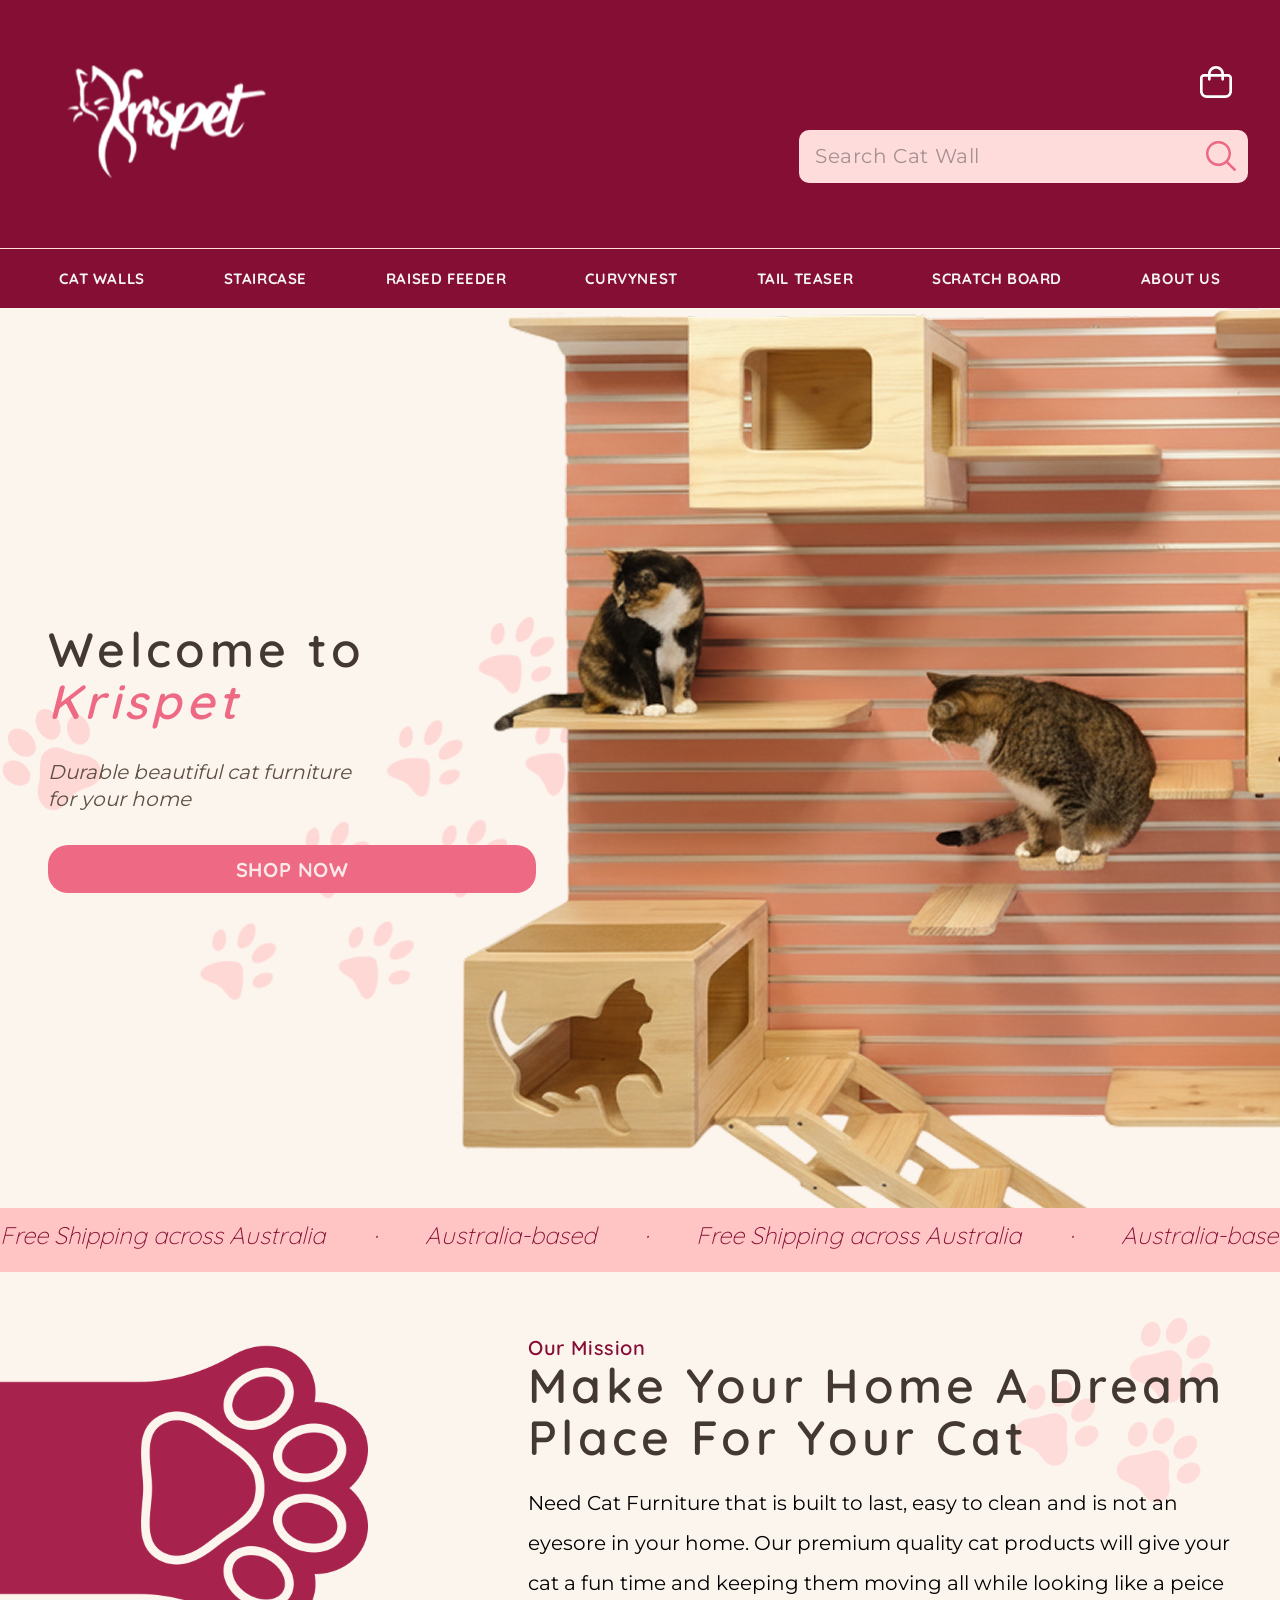
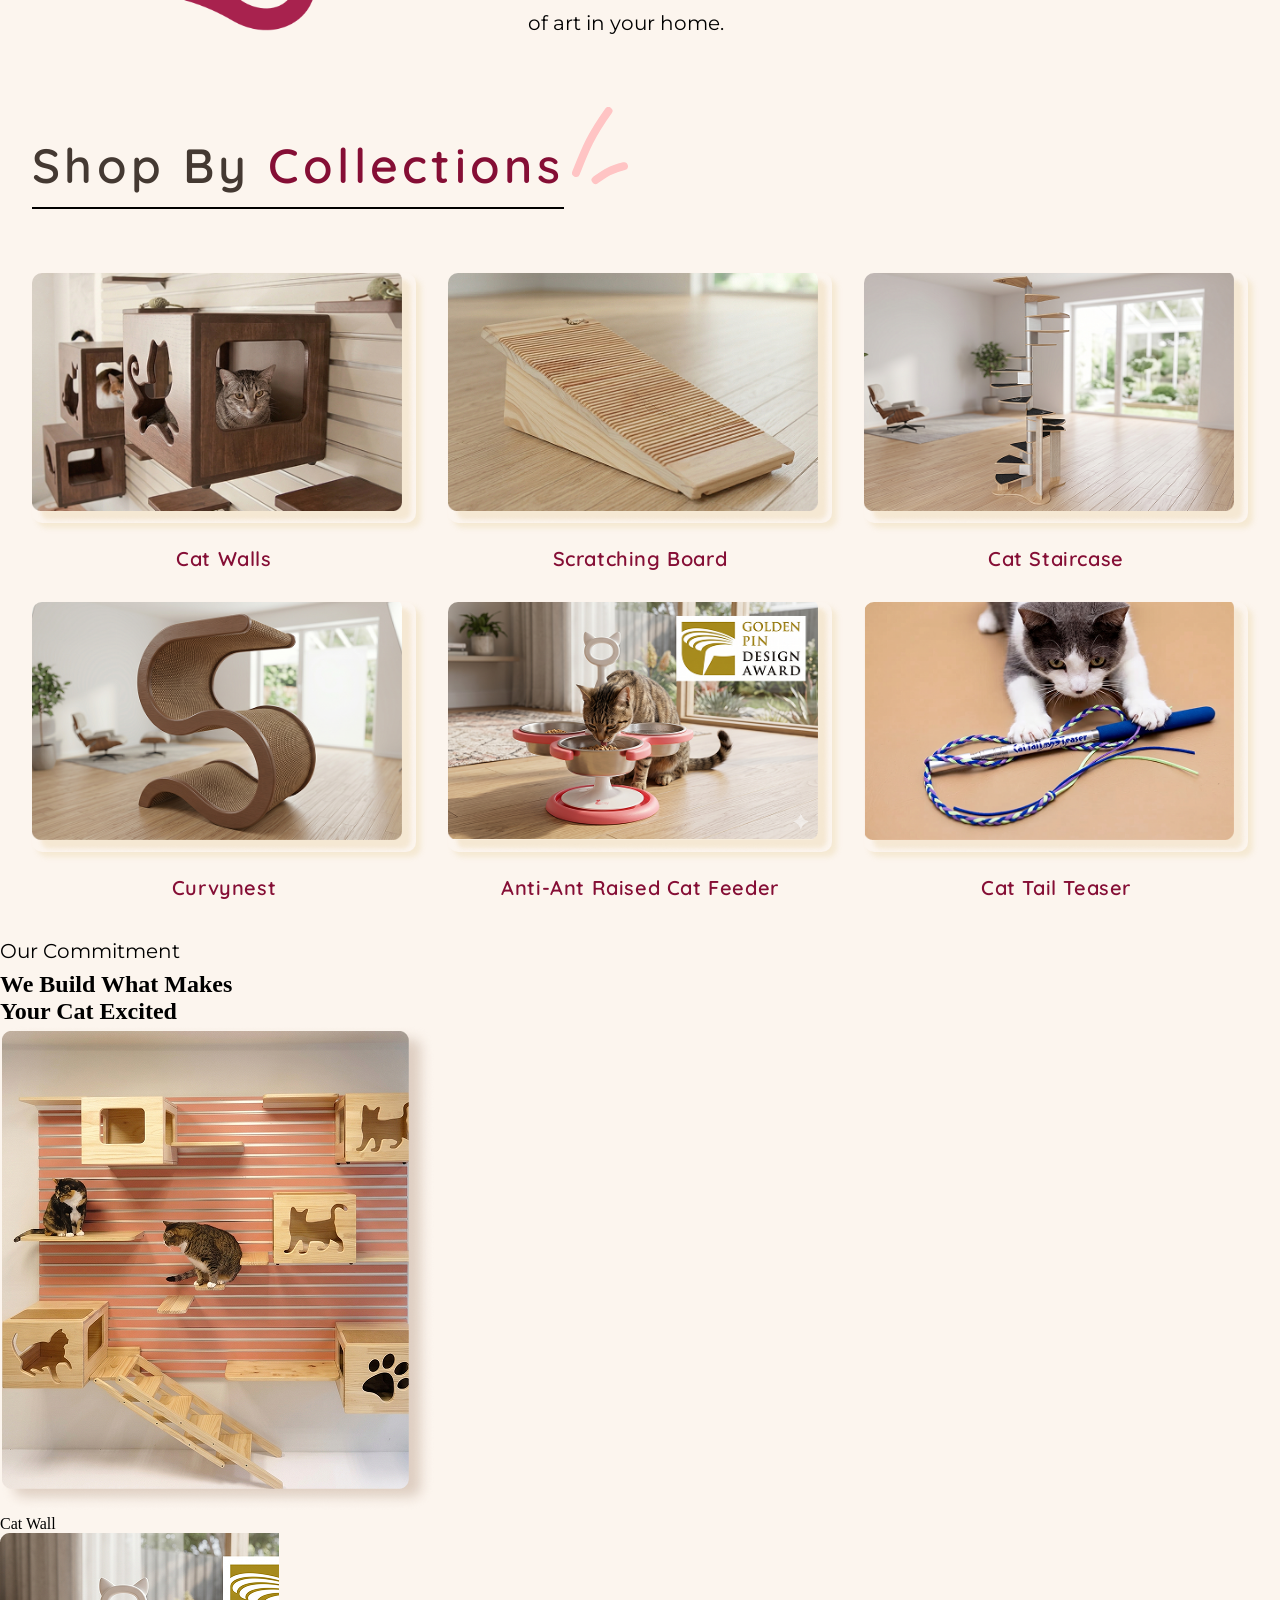
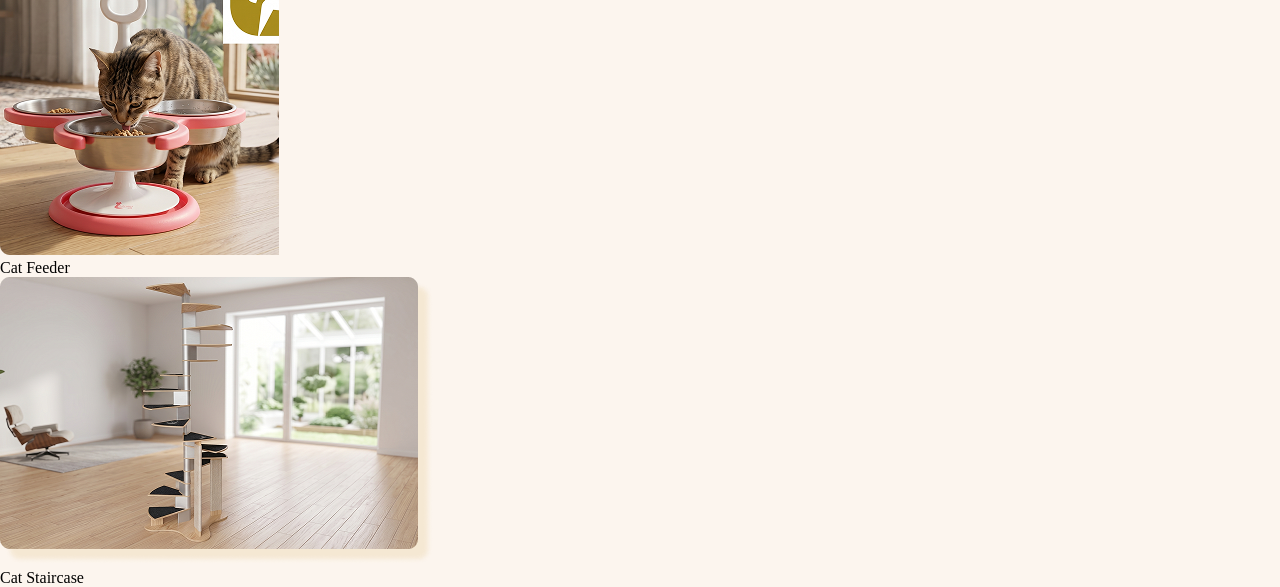
==== index.html @ 1643aa22 "JS/html for carousel in homepage" ====
<!DOCTYPE html>
<html lang="en">
<head>
    <meta charset="UTF-8">
    <meta name="viewport" content="width=device-width, initial-scale=1.0">
    <title>Document</title>
    <link rel="stylesheet" href="styles/global.css">
    <link rel="stylesheet" href="styles/index.css">
</head>
<body>
    <div id="nav-placeholder"></div>

    <section class="hero">
        <div class="hero-text">
            <h1>Welcome to <span>Krispet</span></h1>
            <p>Durable beautiful cat furniture for your home</p>
            <a class="btn-primary" href="pages/productlist.html">SHOP NOW</a>
        </div>
        <img class="deco-footprint" src="assets/images/footprint.png" alt="">
        <img class="deco-paw" src="assets/images/pink-paw.png" alt="">
        <img class="hero-img" src="assets/images/hero-pic.png" alt="cat wall">
    </section>

    <div class="banner">
        <div class="banner-track">
            <span>Free Shipping across Australia</span>
            <span>·</span>
            <span>Australia-based</span>
            <span>·</span>
        </div>
    </div>

    <div class="mission">
        <img class="mission-big-paw" src="assets/images/red-paw.png" alt="">
        <article>
            <h3>Our Mission</h3>
            <h1>Make Your Home A Dream Place For Your Cat</h1>
            <p>Need Cat Furniture that is built to last, easy to clean and is not an eyesore in your home. Our premium quality cat products will give your cat a fun time and keeping them moving all while looking like a peice of art in your home.</p>
        </article>
        <img class="mission-deco-paw mission-deco-paw--1" src="assets/images/pink-paw.png" alt="">
        <img class="mission-deco-paw mission-deco-paw--2" src="assets/images/pink-paw.png" alt="">
        <img class="mission-deco-paw mission-deco-paw--3" src="assets/images/pink-paw.png" alt="">
    </div>

    <div class="collections-heading-wrapper">
        <div class="collections-heading">
            <h1>Shop By <span>Collections</span></h1>
        </div>
        <svg class="collections-deco" xmlns="http://www.w3.org/2000/svg" width="56" height="87" viewBox="0 0 56 87" fill="none">
            <path d="M3.9974 65.9168C13.2629 42.7287 17.9492 29.8746 36.436 4.00403" stroke="#FFC4C4" stroke-width="8" stroke-linecap="round"/>
            <path d="M23.604 72.9827C32.5595 66.6375 37.265 62.935 51.944 59.2097" stroke="#FFC4C4" stroke-width="8" stroke-linecap="round"/>
        </svg>
    </div>
    
    <div class="collections"></div>

    <section class="commitment">
        <p class="section-label">Our Commitment</p>
        <h2>We Build What Makes<br>Your Cat Excited</h2>
        <div class="carousel-wrapper">
            <div class="carousel-track" id="carousel-track"></div>
            <div class="carousel-dots" id="carousel-dots"></div>
        </div>
    </section>


    <script>const basePath = '';</script>
    <script src="scripts/index.js"></script>
    <script src="scripts/global.js"></script>
</body>
</html>
---- styles/global.css ----
:root {
    /* Brand colors */
    --brand-color: #850E35;
    --primary-color: #EE6983;
    --accent-color: #FFC4C4;
    --light-pink: #FFDCDC;
    --button-color: #FFE1E1;

    /* Typography */
    --font-heading: Quicksand, sans-serif;
    --font-body: Montserrat, sans-serif;

    /* Spacing */
    --main-padding: 2rem 2rem;
    --section-gap: 2rem;

    /* Borders & radius */
    --standard-border: 2px;
    --pic-border-radius: 0.625rem;
    --btn-border-radius: 1.25rem;
    --input-border-radius: 0.625rem;
}

* {
    margin: 0;
    padding: 0;
    box-sizing: border-box;
}

body {
     background-color: #FCF5EE;
}

@font-face {
    font-family: Quicksand;
    src: url(../assets/fonts/Quicksand/Quicksand-SemiBold.ttf);
    font-weight: 600;
}

@font-face {
    font-family: Quicksand;
    src: url(../assets/fonts/Quicksand/Quicksand-Bold.ttf);
    font-weight: 700;
}

@font-face {
    font-family: Quicksand;
    src: url(../assets/fonts/Quicksand/Quicksand-Light.ttf);
    font-weight: 400;
}

@font-face {
    font-family: Montserrat;
    src: url(../assets/fonts/Montserrat/Montserrat-Regular.ttf);
    font-weight: 400;
}

@font-face {
    font-family: Montserrat;
    src: url(../assets/fonts/Montserrat/Montserrat-SemiBold.ttf);
    font-weight: 600;
}

h1 {
    color: #443932;
    font-family: var(--font-heading);
    font-size: 3rem;
    font-style: normal;
    font-weight: 600;
    line-height: 3.25rem; /* 108.333% */
    letter-spacing: 0.27rem;
}

h3 {
    color: #850E35;
    font-family: var(--font-heading);
    font-size: 1.25rem;
    font-weight: 600;
    line-height: 1.4375rem; /* 115% */
    letter-spacing: 0.0375rem;
}

p {
    font-family: var(--font-body);
    font-size: 1.25rem;
    font-weight: 400;
    line-height: 2.5rem; 
    color: #000;
}

/* ===== NAV / HEADER ===== */

nav {
    background-color: var(--brand-color);
}

.header {
    display: flex;
    align-items: center;
    background-color: var(--brand-color);
    padding: var(--main-padding);
}

.logo img {
    width: 16.6875rem;
    height: 11.25rem;
    aspect-ratio: 89/60;
}

.cart-and-searchbar {
    display: flex;
    flex-direction: column;
    align-items: flex-end;
    gap: 2rem;
    margin-left: auto;
}

#cart {
    margin-right: 1rem;
    width: 2rem;
    height: 2rem;
    cursor: pointer;
}

.search-wrapper {
    position: relative;
    display: flex;
    align-items: center;
}

#search {
    background-color: var(--light-pink);
    border: none;
    border-radius: var(--input-border-radius);
    padding: 0.375rem 2.25rem 0.375rem 1rem;
    font-family: var(--font-body);
    font-size: 1.25rem;
    outline: none;
    width: 28.0625rem;
    height: 3.3125rem;
}

#search::placeholder {
    color: rgba(0, 0, 0, 0.35);
    font-style: normal;
    font-weight: 400;
    letter-spacing: 0.0375rem;
}

.search-icon {
    position: absolute;
    right: 0.75rem;
    width: 1.875rem;
    height: 1.875rem;
    cursor: pointer;
}

.categories {
    display: flex;
    justify-content: space-around;
    font-family: var(--font-heading);
    font-weight: 600;
    font-size: 0.625rem;
    padding: 1.25rem;
    letter-spacing: 0.0375rem;
    color: #F5F5F5;
    border-top: 1px solid var(--light-pink);
}

.categories h2 {
    background: linear-gradient(#EE69835E, #EE69835E) no-repeat left center;
    background-size: 0% 100%;
    transition: background-size 0.4s ease;
}

.categories h2:hover {
    background-size: 100% 100%;
    cursor: pointer;
}

/* ===== BUTTONS ===== */

.btn-primary {
    display: inline-flex; /* button only stretch to content width */
    justify-content: center;
    align-items: center;
    width: 30.51431rem;
    height: 3rem;
    padding: 1rem 10.8125rem;
    aspect-ratio: 356/35;
    background-color: var(--primary-color);
    color: #FBE8E8;
    font-family: var(--font-heading);
    font-size: 1.25rem;
    font-style: normal;
    font-weight: 700;
    line-height: 1.4375rem;
    letter-spacing: 0.0375rem;
    border: none;
    border-radius: var(--btn-border-radius);
    text-decoration: none;
    cursor: pointer;
    transition: transform 0.2s ease, box-shadow 0.2s ease;
}

.btn-primary:hover {
    transform: scale(1.04);
    box-shadow: 0 6px 20px rgba(238, 105, 131, 0.4);
}

/* ===== MOBILE OVERRIDES ===== */

@media (max-width: 1023px) {
    
}
---- styles/index.css ----
/* ===== HERO ===== */

.hero {
    position: relative;
    overflow: hidden;
    display: flex;
    align-items: center;
    gap: 5rem;
}

.hero-text {
    position: relative;
    z-index: 1;
    width: 20.875rem;
    display: flex;
    flex-direction: column;
    gap: 2em;
    margin-left: 3rem;
}



.hero-text h1 span {
    color: var(--primary-color);
    font-style: italic;
}


.hero-text p {
    color: rgba(90, 75, 64, 0.98);
    font-style: italic;
    line-height: 1.6875rem; 
}

.hero-img {
    position: relative;
    z-index: 1;
    max-height: 100vh;
    width: auto;
    margin-left: auto;
}

.deco-footprint,
.deco-paw {
    position: absolute;
    pointer-events: none;
    z-index: 0;
}

.deco-footprint {
    top: 20%;
    left: 10%;
    width: 40rem;
    height: 40rem;
    transform: rotate(-2.411deg);
    aspect-ratio: 1/1;
    opacity: 60%;
}

.deco-paw {
    width: 6.50681rem;
    height: 6.50681rem;
    transform: rotate(-34.899deg);
    aspect-ratio: 1/1;
    opacity: 60%;
}

/* ===== BANNER ===== */

.banner {
    overflow: hidden;
    white-space: nowrap;
    background-color: var(--accent-color);
    padding: 0.75rem 0;
    width: 100vw;
    height: 4rem;
}

.banner-track {
    display: inline-flex;
    align-items: center;
    justify-content: center;
    gap: 3rem;
    animation: marquee 15s linear infinite;
}

.banner-track span {
    color: #850E35;
    font-family: var(--font-heading);
    font-size: 1.5rem;
    font-style: italic;
    font-weight: 400;
    line-height: normal;
}

/* keyframes defines steps of animation */
@keyframes marquee {
    from { transform: translateX(0%); }
    to   { transform: translateX(-50%); }
}

/* ===== MISSION ===== */

.mission {
    position: relative;
    display: flex;
    gap: 8rem;
    margin-top: 2rem;
    margin-bottom: 2rem;
    overflow: hidden;
}

.mission-big-paw {
    width: 23rem;
    height: 23rem;
    aspect-ratio: 1/1;
    transform: rotate(90deg);
    flex-shrink: 0;
}

.mission-deco-paw {
    position: absolute;
    pointer-events: none;
    z-index: 0;
    opacity: 0.5;
}

.mission-deco-paw--1 {
    top: 3%;
    right: 5%;
    width: 5.5rem;
    height: 5.5rem;
    transform: rotate(37.385deg);
}

.mission-deco-paw--2 {
    top: 20%;
    right: 14%;
    width: 5.5rem;
    transform: rotate(37.385deg);
    aspect-ratio: 1/1;
}

.mission-deco-paw--3 {
    top: 30%;
    right: 6%;
    width: 5.5rem;
    transform: rotate(37.385deg);
    aspect-ratio: 1/1;
}

.mission article {
    position: relative;
    display: flex;
    flex-direction: column;
    padding: var(--main-padding);
    z-index: 1;
}

.mission article p {
    margin-top: 1.25rem;
}

/* ===== COLLECTIONS ===== */

.collections-heading-wrapper {
    position: relative;
    display: inline-block;
    margin: 2rem;
}

.collections-heading {
    display: inline-flex;
    align-items: center;
    gap: 0.75rem;
    color: #000;
    border-bottom: 2px solid #000;
    padding-bottom: 1rem;
}

.collections-deco {
    position: absolute;
    top: -2rem;
    right: -4rem;
}

.collections-heading span {
    color: var(--brand-color);
}

.collections {
    display: grid;
    grid-template-columns: repeat(3, 1fr);
    gap: 2rem;
    padding: var(--main-padding);
}

.collection-card {
    display: flex;
    flex-direction: column;
    align-items: center;
    gap: 1.5rem;
    cursor: pointer;
    font-family: var(--font-heading);
    font-weight: 600;
    font-size: 1rem;
    color: #000;
    transition: all 0.4s ease;
}

.collection-card img {
    width: 100%;
    aspect-ratio: 146/95;
    object-fit: cover;
    border-radius: var(--pic-border-radius);
    box-shadow: 5px 5px 5.2px 0 rgba(243, 228, 201, 0.72);
}

.collection-card:hover  {
    transform: scale(1.05);
}

/* ===== COMMITMENT ===== */
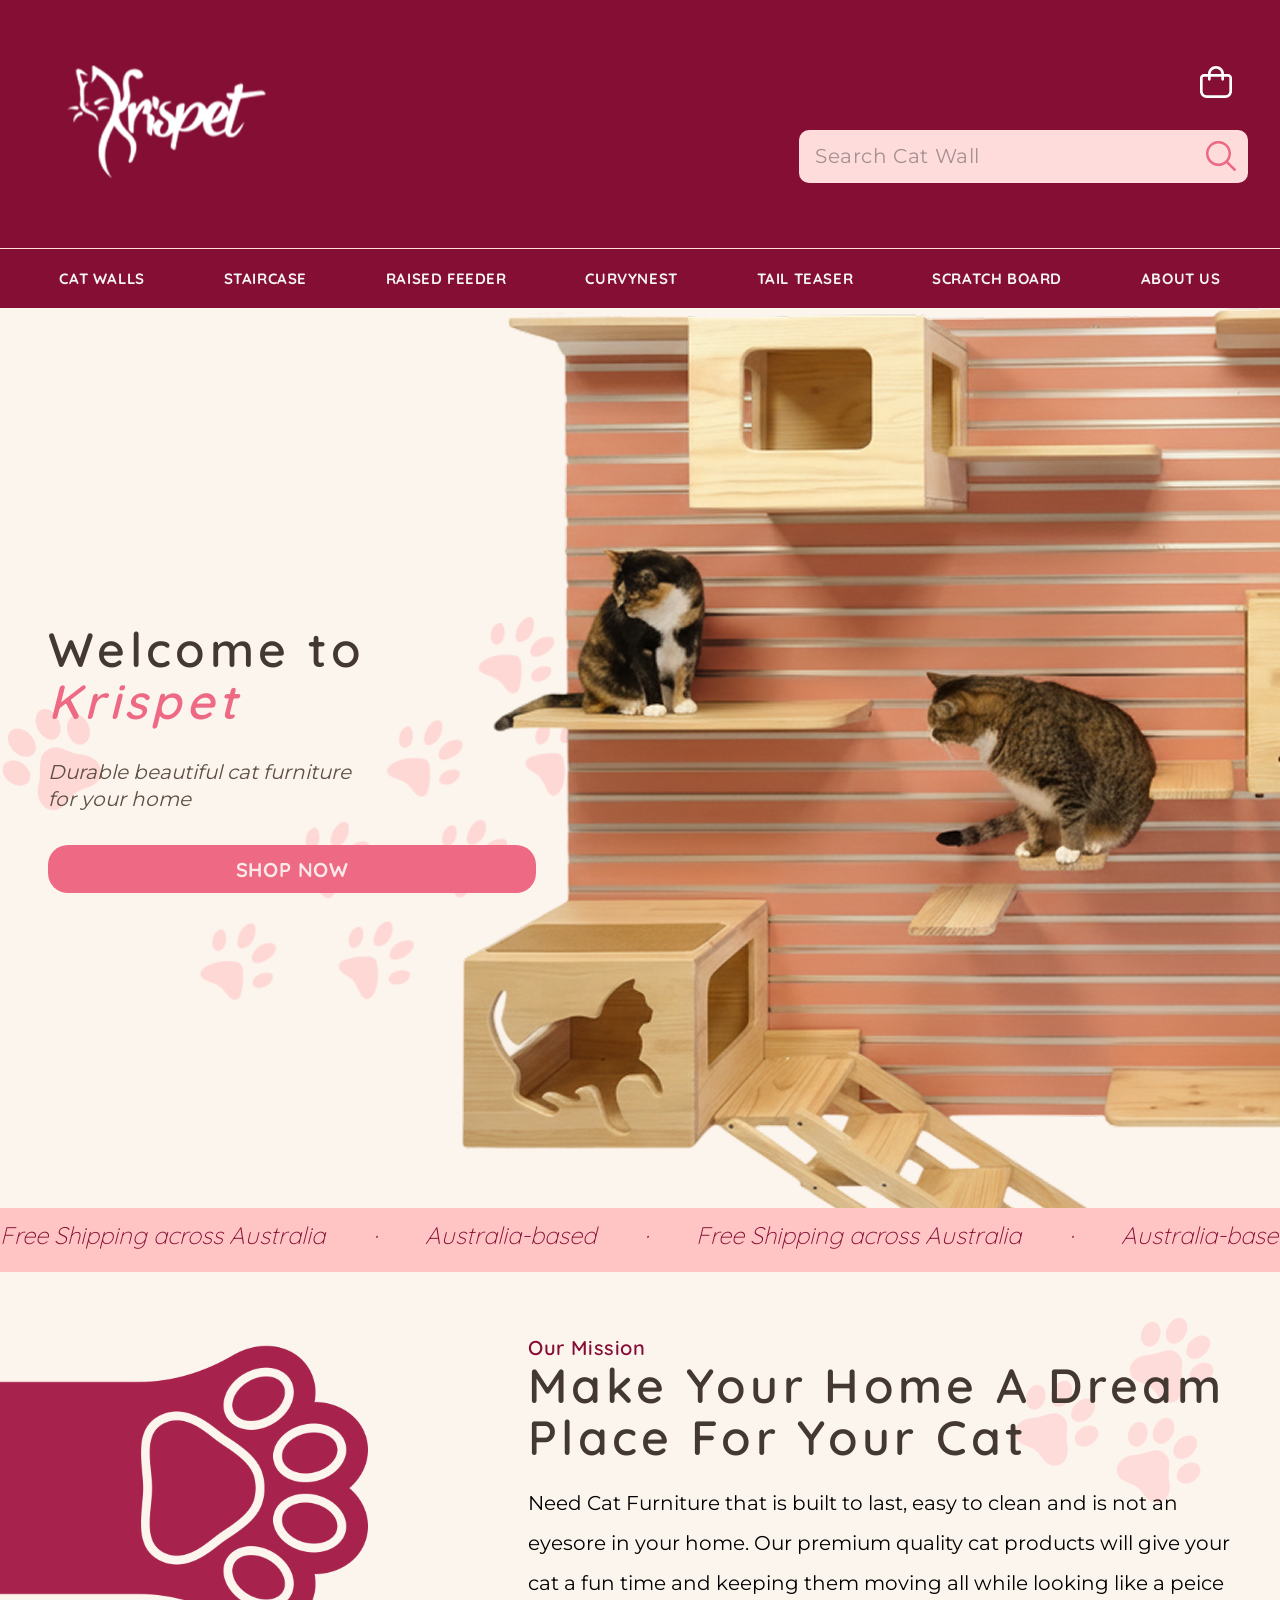
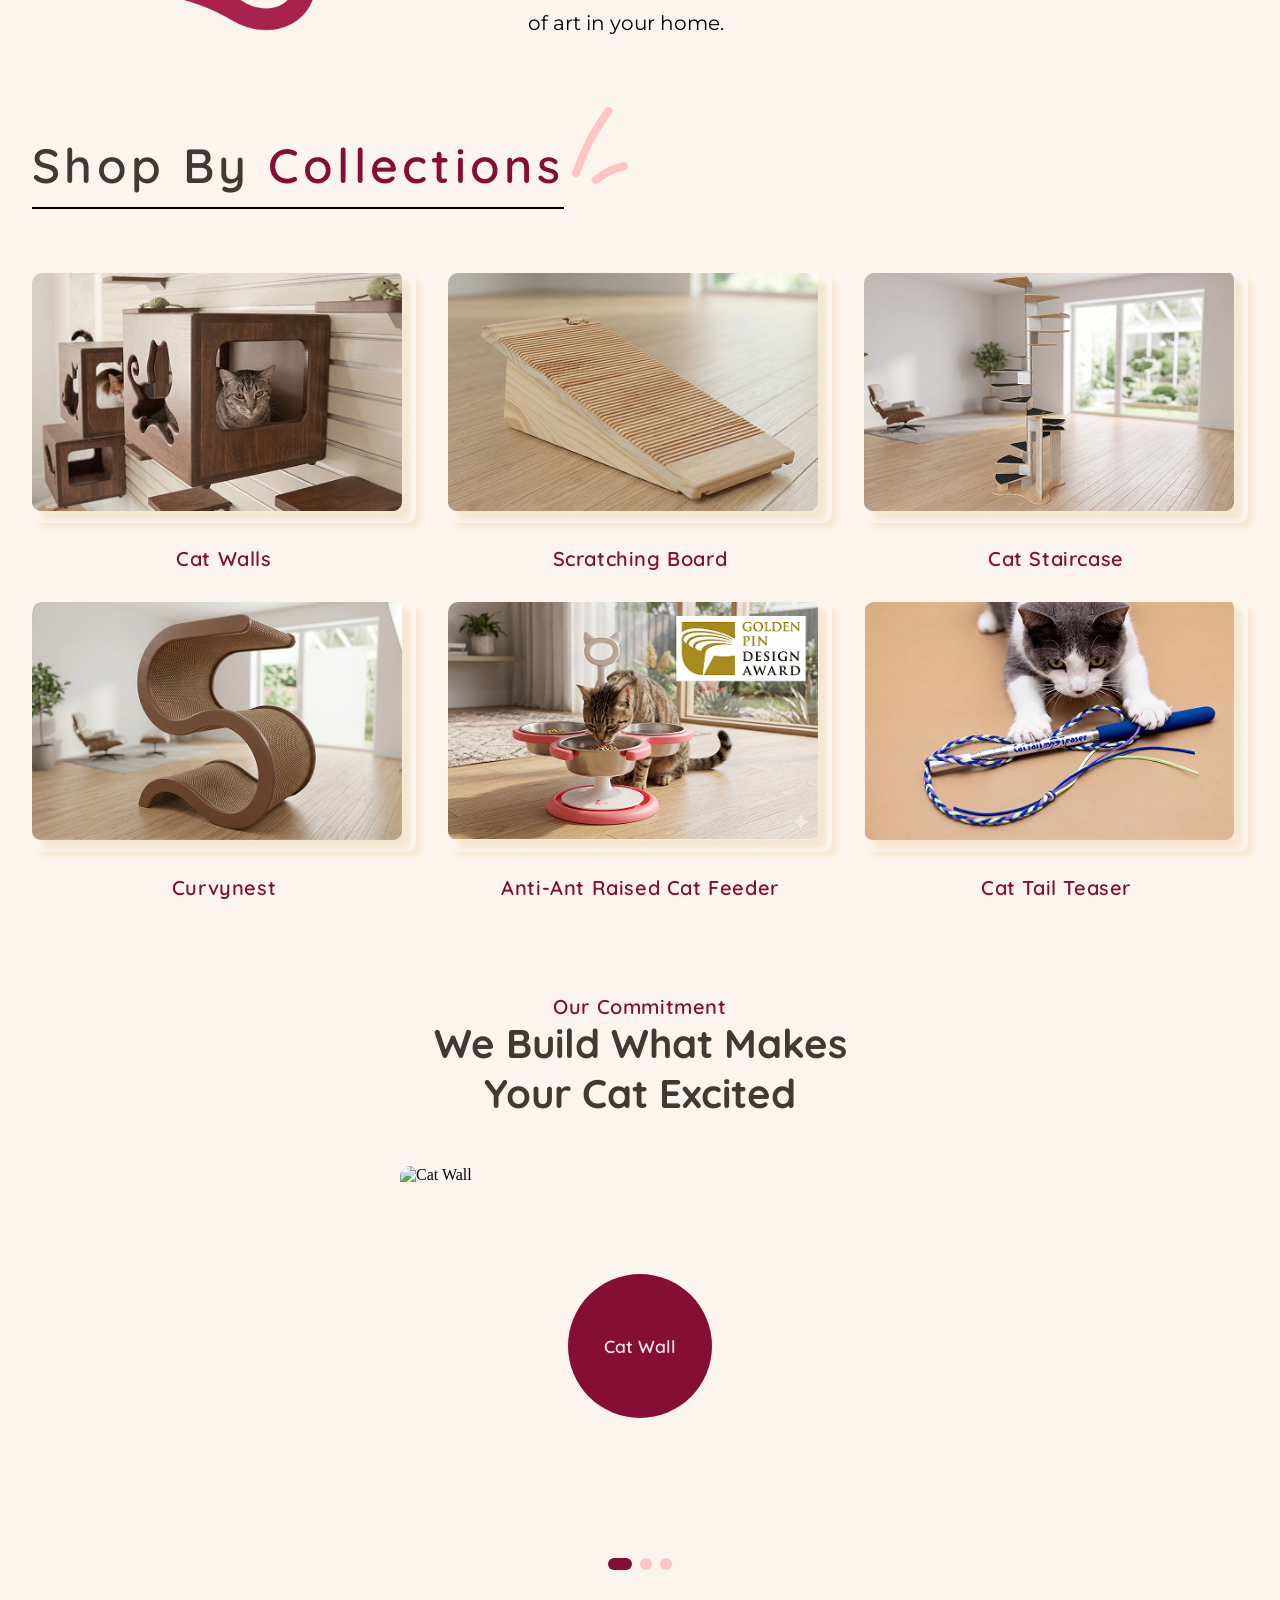
==== commit 6bed55dc: "change(homepage):change carousel to 3d" ====
--- a/index.html
+++ b/index.html
@@ -55,11 +55,15 @@
     <div class="collections"></div>
 
     <section class="commitment">
-        <p class="section-label">Our Commitment</p>
+        <h3>Our Commitment</h3>
         <h2>We Build What Makes<br>Your Cat Excited</h2>
         <div class="carousel-wrapper">
             <div class="carousel-track" id="carousel-track"></div>
             <div class="carousel-dots" id="carousel-dots"></div>
+            <div class="carousel-actions">
+                <button id="carousel-button-prev"></button>
+                <button id="carousel-button-next"></button>
+            </div>
         </div>
     </section>
 
--- a/styles/index.css
+++ b/styles/index.css
@@ -17,8 +17,6 @@
     gap: 2em;
     margin-left: 3rem;
 }
-
-
 
 .hero-text h1 span {
     color: var(--primary-color);
@@ -221,4 +219,124 @@
 }
 
 /* ===== COMMITMENT ===== */
-
+.commitment {
+    display: flex;
+    flex-direction: column;
+    align-items: center;
+    padding: 4rem 0;
+    overflow: hidden;
+}
+
+.commitment .section-label {
+    font-family: var(--font-heading);
+    font-size: 1rem;
+    color: var(--brand-color);
+    margin-bottom: 0.5rem;
+}
+
+.commitment h2 {
+    font-family: var(--font-heading);
+    font-size: 2.5rem;
+    font-weight: 700;
+    color: #443932;
+    text-align: center;
+    margin-bottom: 3rem;
+}
+
+.carousel-wrapper {
+    perspective: 800px;
+    display: flex;
+    flex-direction: column;
+    align-items: center;
+    gap: 2rem;
+}
+
+.carousel-track {
+    position: relative;
+    width: 30rem;
+    aspect-ratio: 4/3;
+    margin: 0 auto;
+    transform-style: preserve-3d;
+}
+
+.carousel-slide {
+    position: absolute;
+    inset: 0;
+    opacity: 0;
+    transition: transform 0.7s cubic-bezier(0.4, 0, 0.2, 1), opacity 0.7s ease, z-index 0s;
+    transform: translateX(0) translateZ(-150px) scale(0.8);
+}
+
+.carousel-slide img {
+    width: 100%;
+    height: 100%;
+    object-fit: cover;
+    border-radius: var(--pic-border-radius);
+    display: block;
+}
+
+.carousel-slide.prev {
+    opacity: 0.6;
+    transform: translateX(-70%) translateZ(-80px) rotateY(15deg) scale(0.85);
+    z-index: 0;
+}
+
+.carousel-slide.active {
+    opacity: 1;
+    transform: translateX(0) translateZ(0) rotateY(0deg) scale(1);
+    z-index: 1;
+}
+
+.carousel-slide.next {
+    opacity: 0.6;
+    transform: translateX(70%) translateZ(-80px) rotateY(-15deg) scale(0.85);
+    z-index: 0;
+}
+
+.slide-label {
+    position: absolute;
+    top: 50%;
+    left: 50%;
+    transform: translate(-50%, -50%);
+    width: 9rem;
+    height: 9rem;
+    background-color: var(--brand-color);
+    border-radius: 50%;
+    display: flex;
+    align-items: center;
+    justify-content: center;
+    color: #FBE8E8;
+    font-family: var(--font-heading);
+    font-size: 1.1rem;
+    font-weight: 600;
+    text-align: center;
+    z-index: 1;
+    opacity: 50%;
+    transition: opacity 0.5s ease;
+    pointer-events: none;
+}
+
+.carousel-slide.active .slide-label {
+    opacity: 1;
+}
+
+.carousel-dots {
+    display: flex;
+    gap: 0.5rem;
+}
+
+.dot {
+    width: 0.75rem;
+    height: 0.75rem;
+    border-radius: 50%;
+    background-color: var(--accent-color);
+    transition: background-color 0.3s ease, width 0.3s ease;
+    cursor: pointer;
+}
+
+.dot.active {
+    background-color: var(--brand-color);
+    width: 1.5rem;
+    border-radius: 0.5rem;
+}
+
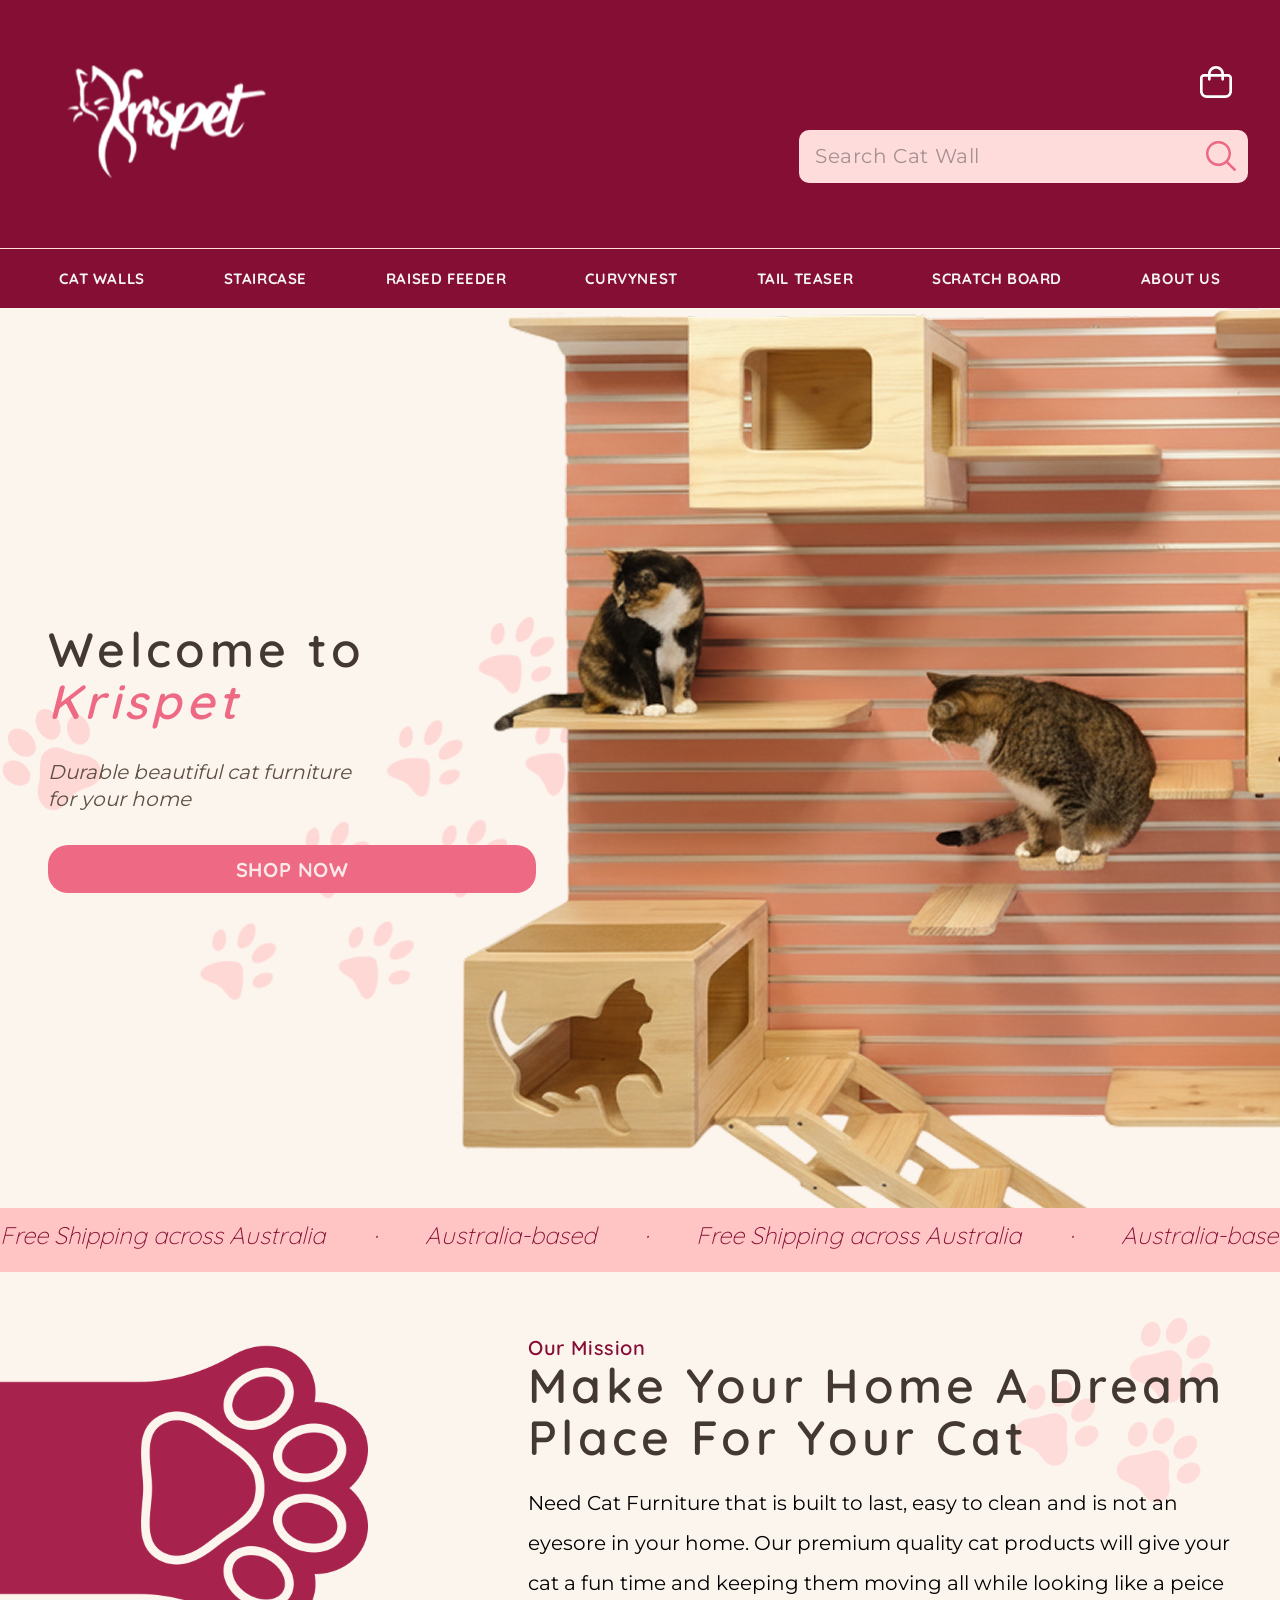
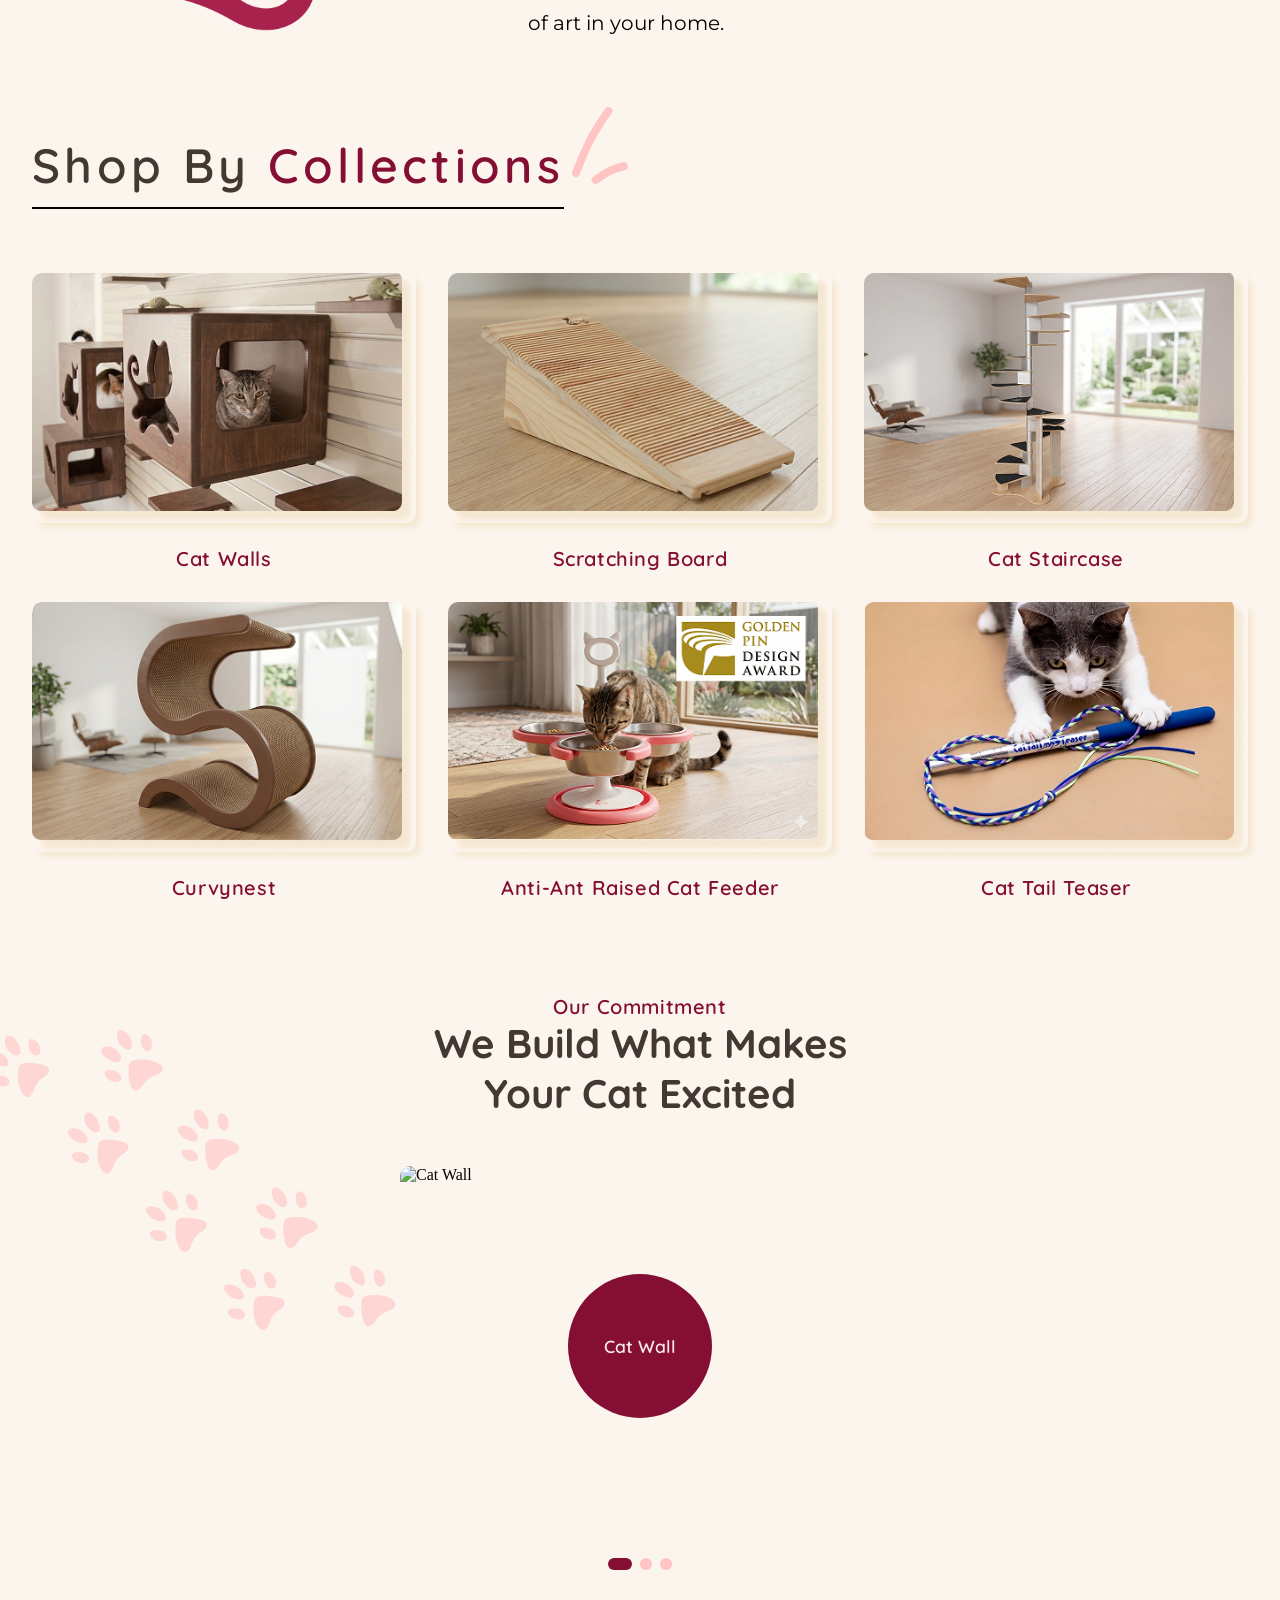
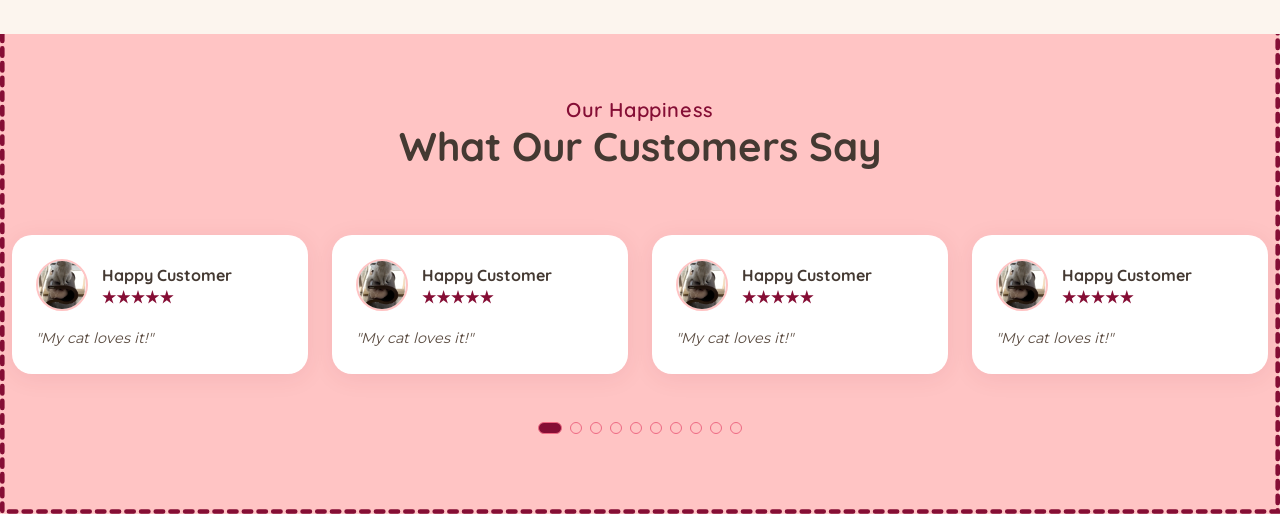
==== commit aef9662f: "(homepage) Review autoslide added" ====
--- a/index.html
+++ b/index.html
@@ -57,14 +57,26 @@
     <section class="commitment">
         <h3>Our Commitment</h3>
         <h2>We Build What Makes<br>Your Cat Excited</h2>
+        <img class="deco-footprint" src="assets/images/footprint.png" alt="">
         <div class="carousel-wrapper">
             <div class="carousel-track" id="carousel-track"></div>
             <div class="carousel-dots" id="carousel-dots"></div>
-            <div class="carousel-actions">
-                <button id="carousel-button-prev"></button>
-                <button id="carousel-button-next"></button>
-            </div>
         </div>
+    </section>
+
+    <section class="review">
+        <h3>Our Happiness</h3>
+        <h2>What Our Customers Say</h2>
+        <div class="review-background-wrapper">
+            <svg id="review-background" xmlns="http://www.w3.org/2000/svg" width="1437" height="844" viewBox="0 0 1437 844" fill="none">
+                <path d="M0 116.482H131.5L214.5 0L304 116.482H1186L1250.5 0L1322 116.482H1436.5V844H0V116.482Z" fill="#FFC4C4"/>
+            </svg>
+
+            <svg id="review-deco" xmlns="http://www.w3.org/2000/svg" width="1395" height="776" viewBox="0 0 1395 776" fill="none">
+                <path d="M203.5 5.29224L134 108.292H2.5V773.292H1392.5V108.292H1296L1236 5.29224L1185.5 108.292H272L203.5 5.29224Z" stroke="#850E35" stroke-width="5" stroke-linecap="round" stroke-dasharray="8 8"/>
+            </svg>
+        </div>
+        <div class="review-autoslide" id="review-autoslide"></div>
     </section>
 
 
--- a/styles/index.css
+++ b/styles/index.css
@@ -220,11 +220,19 @@
 
 /* ===== COMMITMENT ===== */
 .commitment {
+    position: relative;
     display: flex;
     flex-direction: column;
     align-items: center;
     padding: 4rem 0;
     overflow: hidden;
+}
+
+.commitment .deco-footprint {
+    scale: 0.8;
+    transform: scaleX(-1);
+    top: -10%;
+    left: -10%;
 }
 
 .commitment .section-label {
@@ -340,3 +348,144 @@
     border-radius: 0.5rem;
 }
 
+/* ===== REVIEW ===== */
+.review {
+    position: relative;
+    display: flex;
+    flex-direction: column;
+    align-items: center;
+    padding: 4rem 0 5rem;
+    overflow: hidden;
+}
+
+.review > h3,
+.review > h2 {
+    position: relative;
+    z-index: 1;
+}
+
+.review > h2 {
+    font-family: var(--font-heading);
+    font-size: 2.5rem;
+    font-weight: 700;
+    color: #443932;
+    text-align: center;
+    margin-bottom: 2.5rem;
+}
+
+.review-background-wrapper {
+    position: absolute;
+    inset: 0;
+    pointer-events: none;
+    z-index: 0;
+}
+
+#review-background,
+#review-deco {
+    position: absolute;
+    bottom: 0;
+    left: 50%;
+    transform: translateX(-50%);
+    width: 100%;
+    height: auto;
+}
+
+.review-autoslide {
+    position: relative;
+    z-index: 1;
+    width: 100%;
+    display: flex;
+    flex-direction: column;
+    align-items: center;
+    gap: 1.5rem;
+}
+
+.review-viewport {
+    width: 100%;
+    overflow: hidden;
+    padding: 1.5rem 0;
+}
+
+.review-track {
+    display: flex;
+    will-change: transform;
+}
+
+.review-card {
+    flex: 0 0 25%;
+    padding: 0 0.75rem;
+    box-sizing: border-box;
+}
+
+.review-card-inner {
+    background: #fff;
+    border-radius: 1.25rem;
+    padding: 1.5rem;
+    box-shadow: 0 4px 24px rgba(133, 14, 53, 0.08);
+    display: flex;
+    flex-direction: column;
+    gap: 1rem;
+    height: 100%;
+}
+
+.review-header {
+    display: flex;
+    align-items: center;
+    gap: 0.875rem;
+}
+
+.review-avatar {
+    width: 3.25rem;
+    height: 3.25rem;
+    border-radius: 50%;
+    object-fit: cover;
+    flex-shrink: 0;
+    border: 2px solid var(--accent-color);
+}
+
+.review-name {
+    font-family: var(--font-heading);
+    font-size: 1rem;
+    font-weight: 700;
+    color: #443932;
+    line-height: 1.3;
+}
+
+.review-rating {
+    height: 0.9rem;
+    display: block;
+    margin-top: 0.25rem;
+}
+
+.review-text {
+    font-family: var(--font-body);
+    font-size: 0.9rem;
+    font-weight: 400;
+    line-height: 1.6;
+    color: #5a4b40;
+    font-style: italic;
+}
+
+.review-dots {
+    display: flex;
+    gap: 0.5rem;
+    justify-content: center;
+}
+
+.review-dot {
+    width: 0.75rem;
+    height: 0.75rem;
+    border-radius: 50%;
+    background-color: var(--accent-color);
+    transition: background-color 0.3s ease, width 0.3s ease;
+    cursor: pointer;
+    flex-shrink: 0;
+    border: 1px solid var(--primary-color);
+}
+
+.review-dot.active {
+    background-color: var(--brand-color);
+    width: 1.5rem;
+    border-radius: 0.5rem;
+}
+
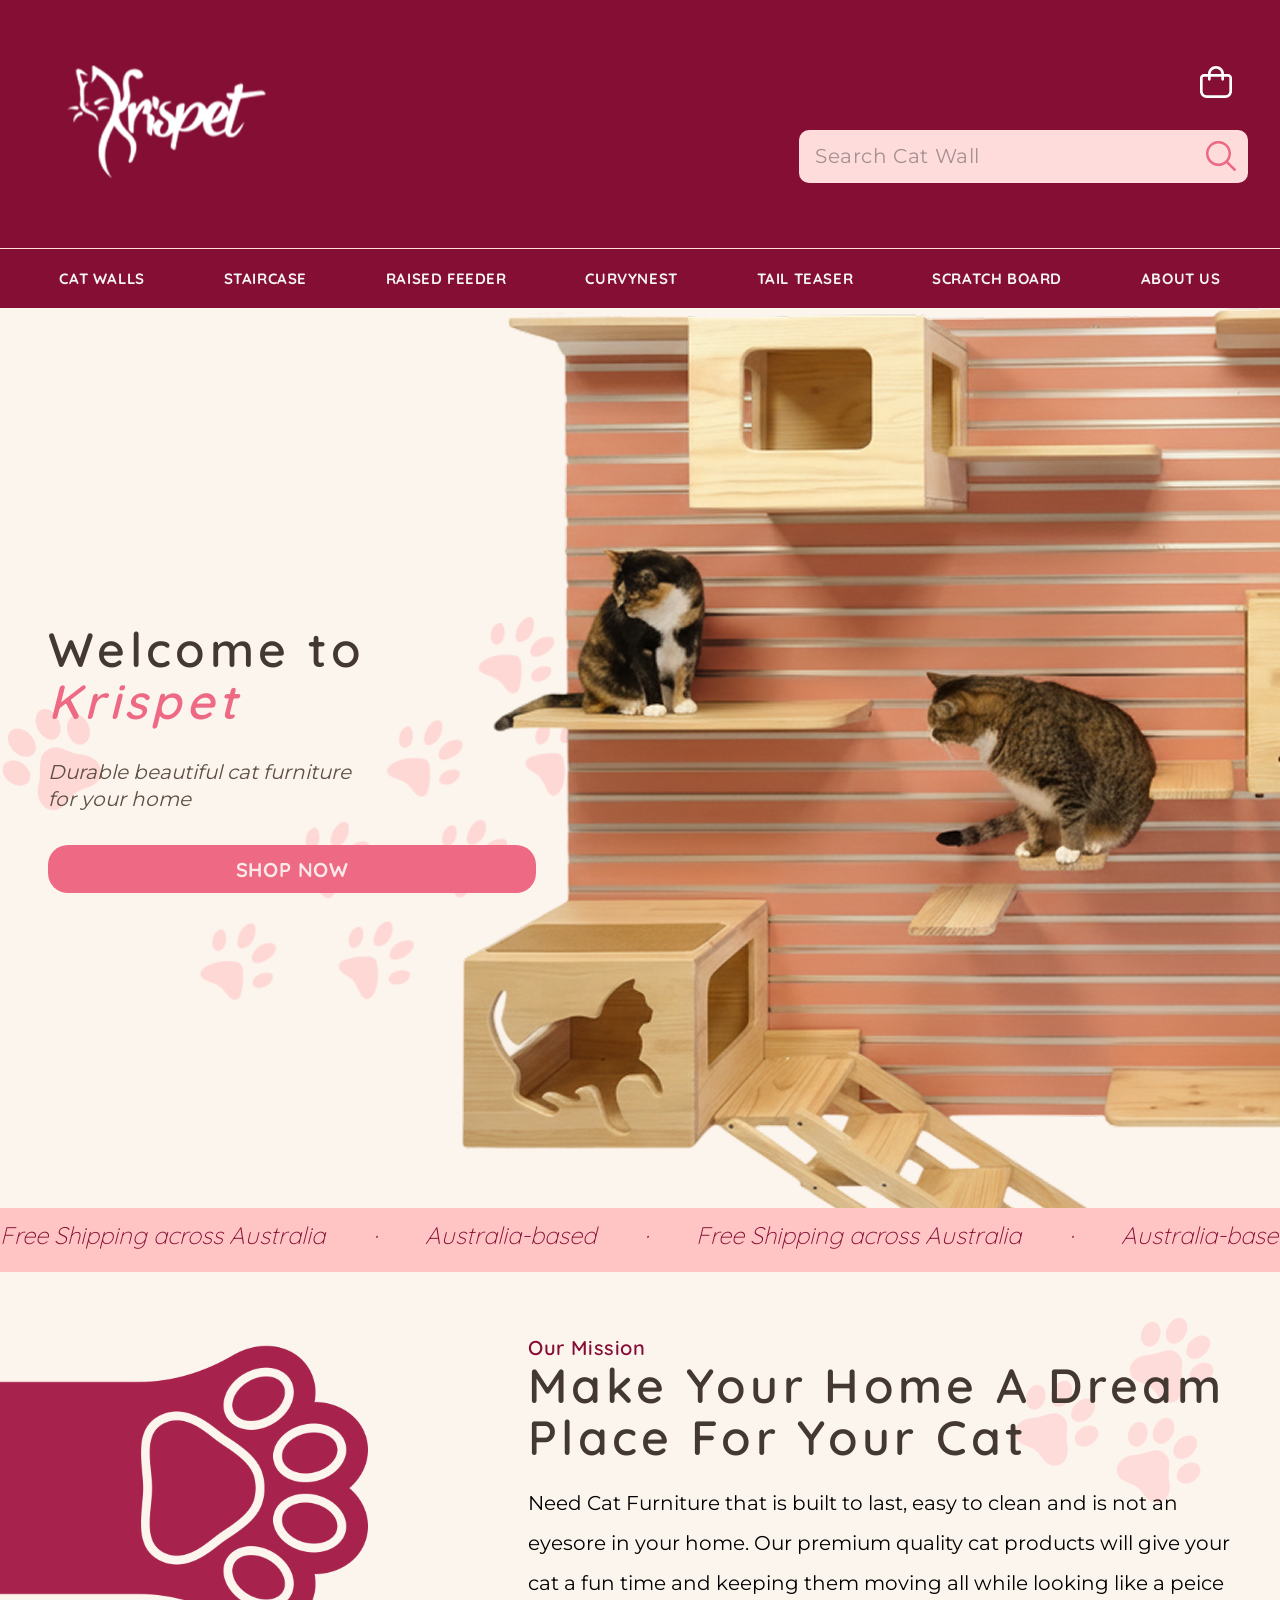
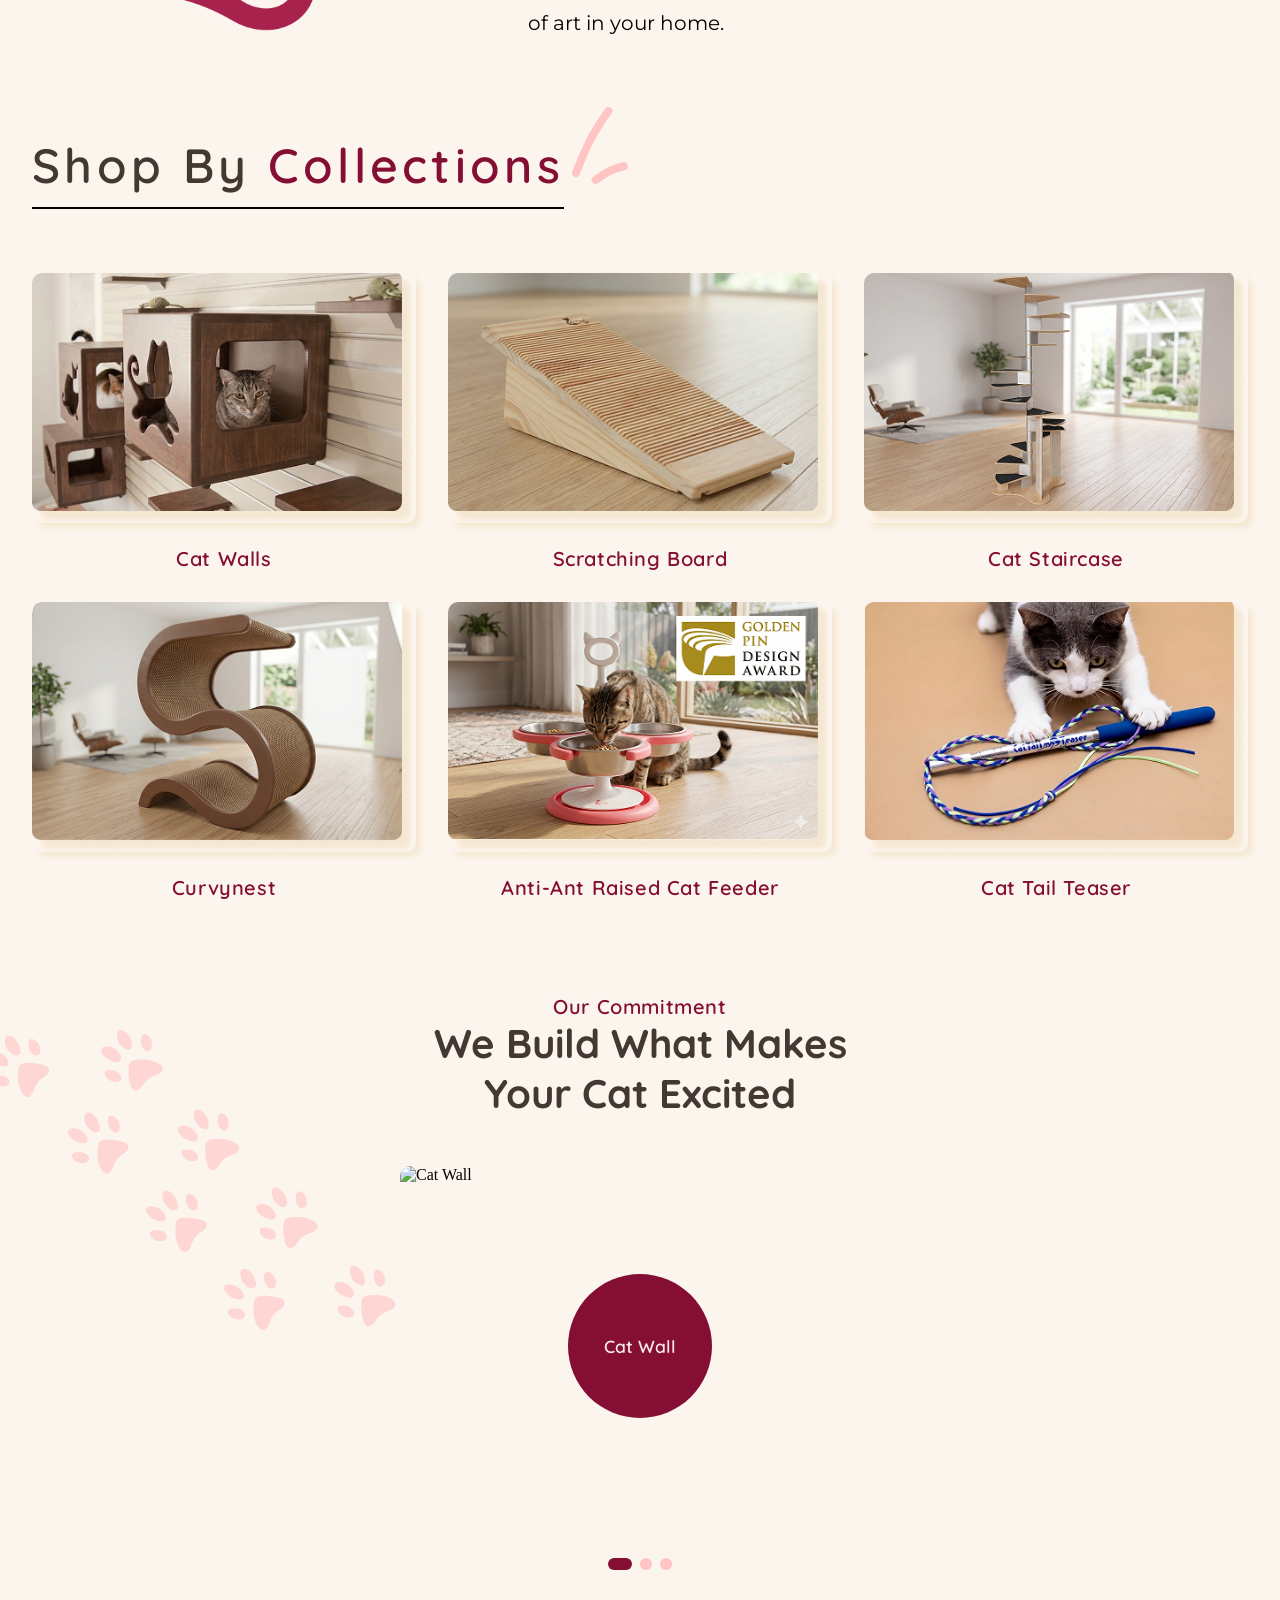
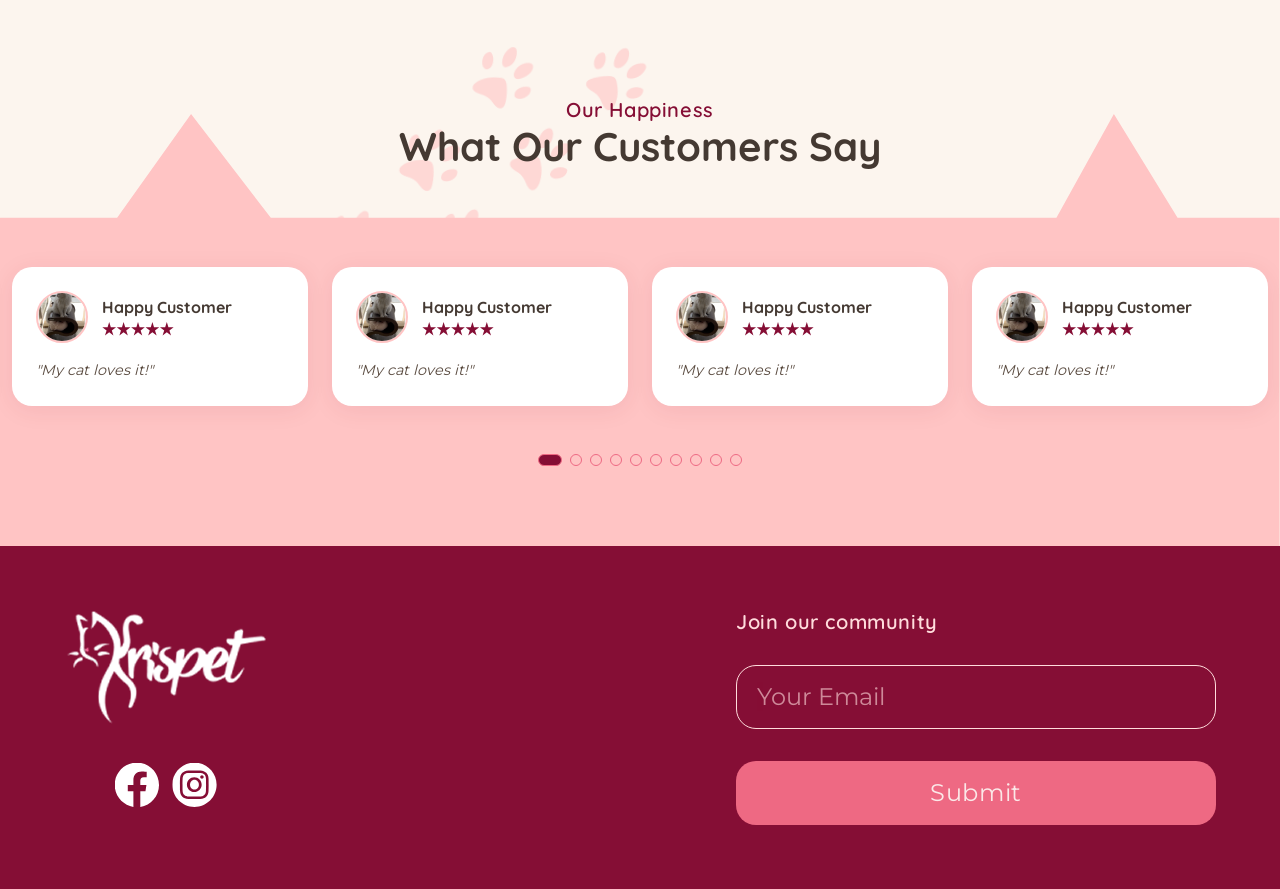
==== commit 401a7a3d: "added footer" ====
--- a/index.html
+++ b/index.html
@@ -65,20 +65,18 @@
     </section>
 
     <section class="review">
+        <img class="deco-footprint" src="assets/images/footprint.png" alt="">
         <h3>Our Happiness</h3>
         <h2>What Our Customers Say</h2>
         <div class="review-background-wrapper">
             <svg id="review-background" xmlns="http://www.w3.org/2000/svg" width="1437" height="844" viewBox="0 0 1437 844" fill="none">
                 <path d="M0 116.482H131.5L214.5 0L304 116.482H1186L1250.5 0L1322 116.482H1436.5V844H0V116.482Z" fill="#FFC4C4"/>
             </svg>
-
-            <svg id="review-deco" xmlns="http://www.w3.org/2000/svg" width="1395" height="776" viewBox="0 0 1395 776" fill="none">
-                <path d="M203.5 5.29224L134 108.292H2.5V773.292H1392.5V108.292H1296L1236 5.29224L1185.5 108.292H272L203.5 5.29224Z" stroke="#850E35" stroke-width="5" stroke-linecap="round" stroke-dasharray="8 8"/>
-            </svg>
         </div>
         <div class="review-autoslide" id="review-autoslide"></div>
     </section>
 
+    <div id="footer-placeholder"></div>
 
     <script>const basePath = '';</script>
     <script src="scripts/index.js"></script>
--- a/styles/global.css
+++ b/styles/global.css
@@ -208,6 +208,69 @@
     box-shadow: 0 6px 20px rgba(238, 105, 131, 0.4);
 }
 
+/* ===== FOOTER ===== */
+
+footer {
+    background-color: var(--brand-color);
+    display: flex;
+    padding: var(--main-padding);
+}
+
+.left-footer {
+    display: flex;
+    flex-direction: column;
+}
+
+.footer-contact {
+    display: flex;
+    gap: 1rem;
+    justify-content: center;
+    scale: 0.8;
+}
+
+.right-footer {
+    display: flex;
+    flex-direction: column;
+    margin-left: auto;
+    padding: var(--main-padding);
+    gap: 2rem;
+}
+
+.right-footer h3 {
+    color: var(--light-pink);
+}
+
+.right-footer input {
+    border: 1px solid var(--light-pink);
+    border-radius: 1.25rem;
+    width: 30rem;
+    height: 4rem;
+    background-color: transparent;
+    color: var(--light-pink);
+    padding: 0 1.25rem;
+    outline: none;
+    font-family: var(--font-body);
+    font-size: 1.5rem;
+    font-weight: 400;
+    line-height: normal;
+}
+
+.right-footer input::placeholder {
+    color: var(--light-pink);
+    opacity: 0.6;
+}
+
+.right-footer button {
+    border-radius: 1.25rem;
+    width:30rem;
+    height: 4rem;
+    font-family: var(--font-body);
+    font-size: 1.5rem;
+    font-weight: 400;
+}
+
+
+
 /* ===== MOBILE OVERRIDES ===== */
 
 @media (max-width: 1023px) {
--- a/styles/index.css
+++ b/styles/index.css
@@ -380,9 +380,9 @@
     z-index: 0;
 }
 
-#review-background,
-#review-deco {
-    position: absolute;
+#review-background {
+    margin-top: 5rem;
+    position: relative;
     bottom: 0;
     left: 50%;
     transform: translateX(-50%);
@@ -398,6 +398,7 @@
     flex-direction: column;
     align-items: center;
     gap: 1.5rem;
+    margin-top: 2rem;
 }
 
 .review-viewport {
@@ -489,3 +490,9 @@
     border-radius: 0.5rem;
 }
 
+.review .deco-footprint {
+    scale: 0.8;
+    top: -30%;
+    right: 200%;
+    opacity: 60%;
+}
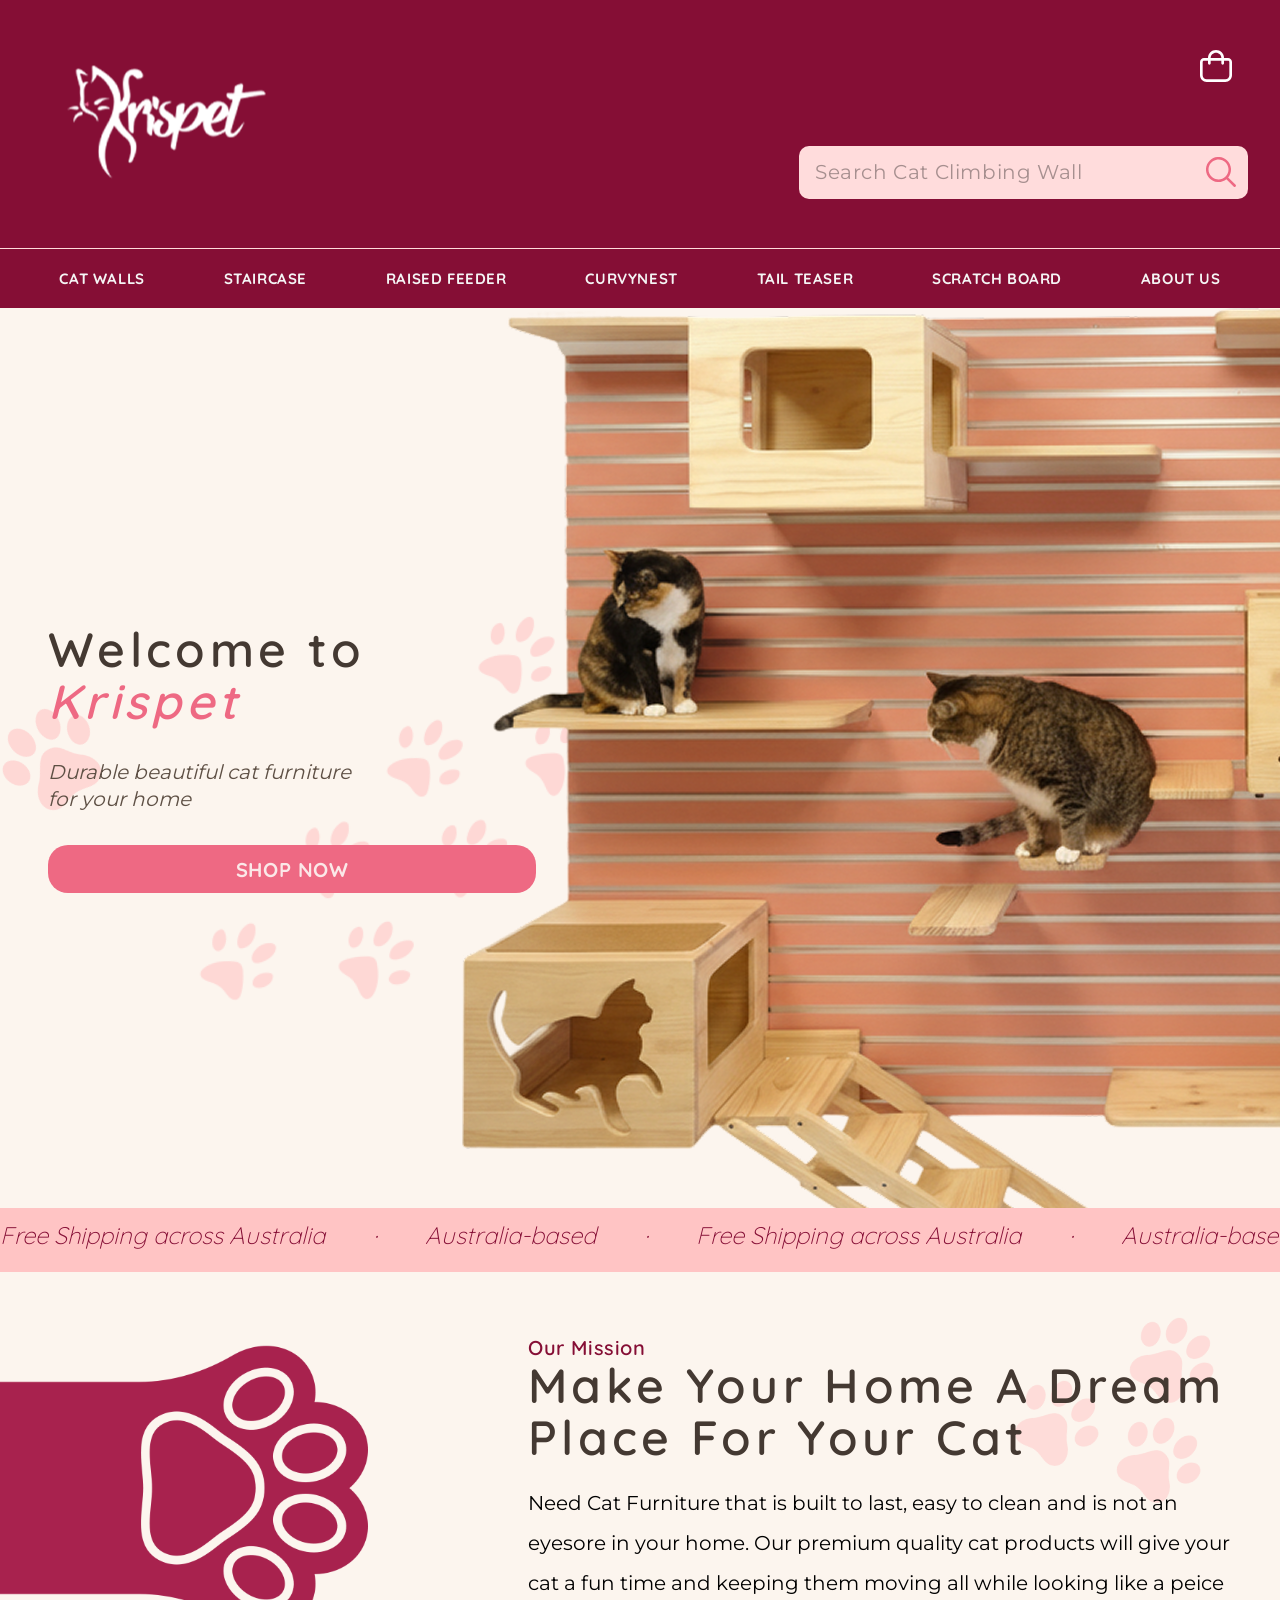
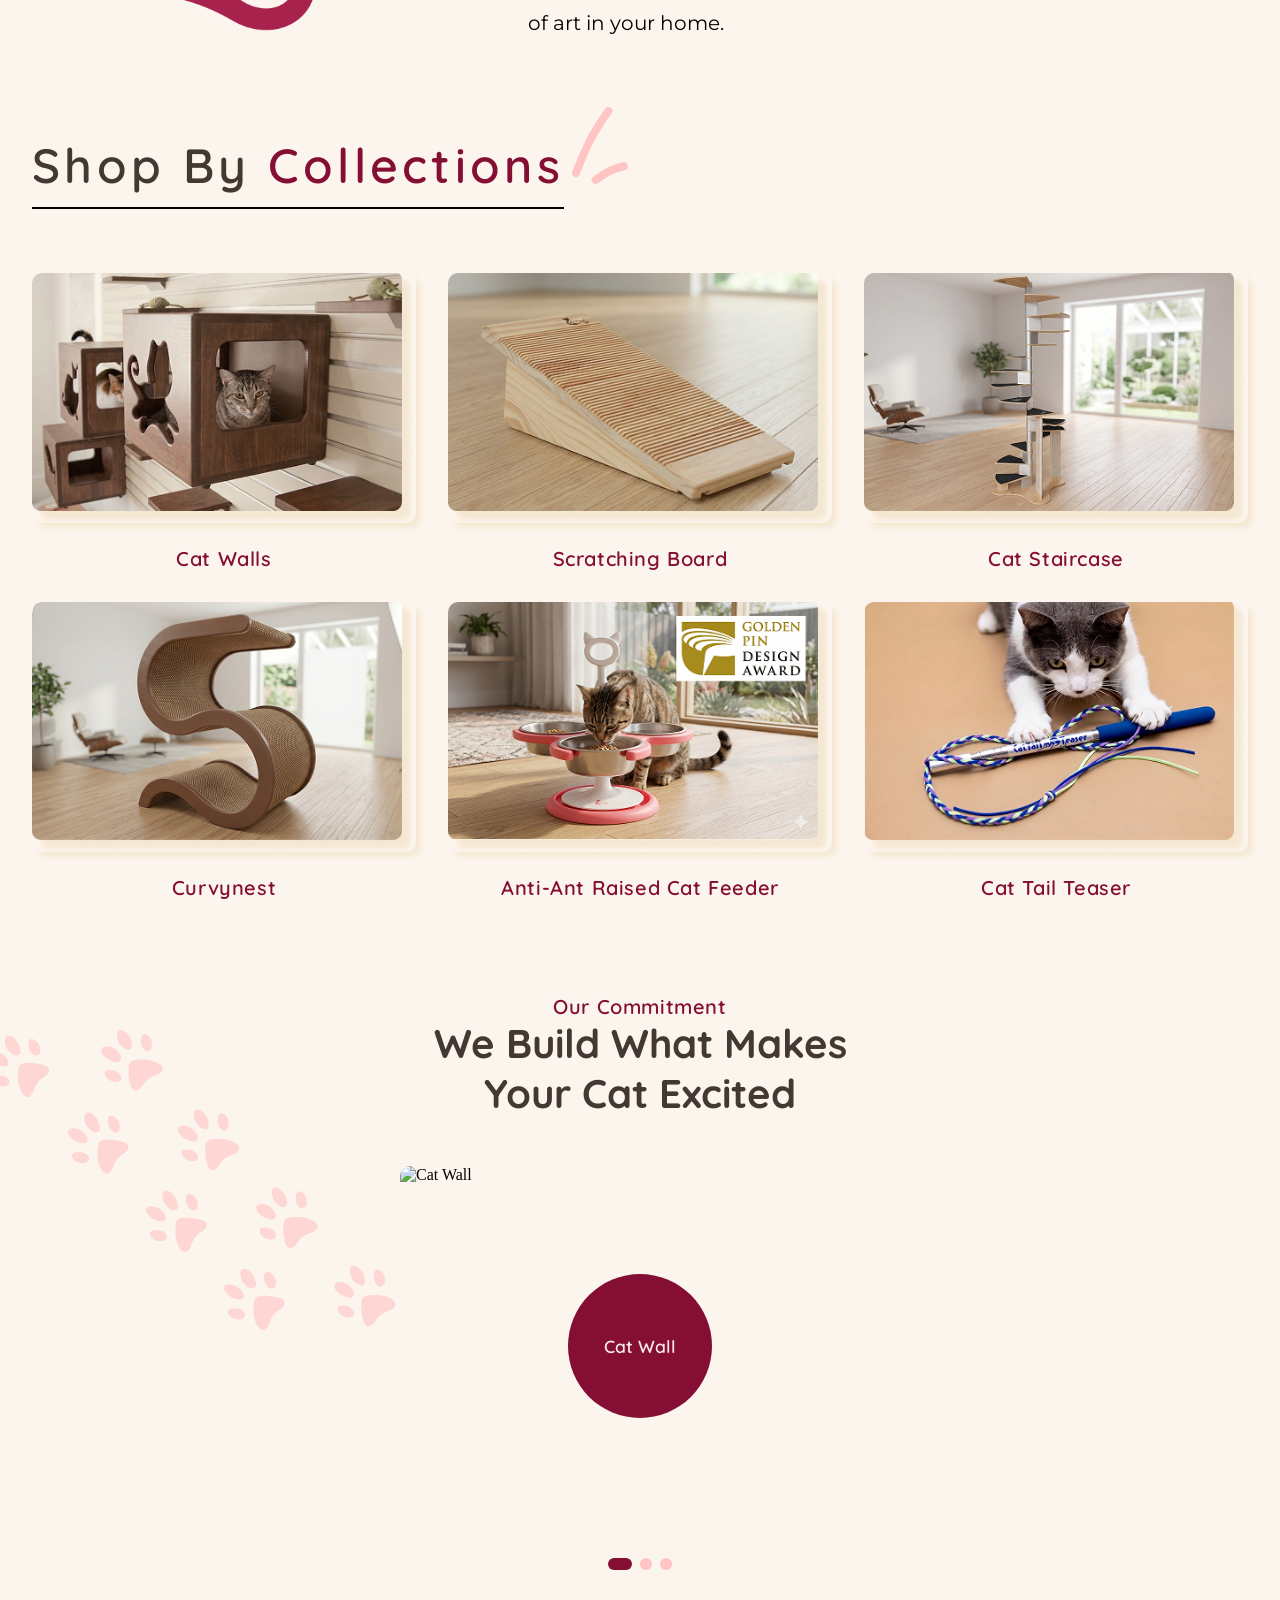
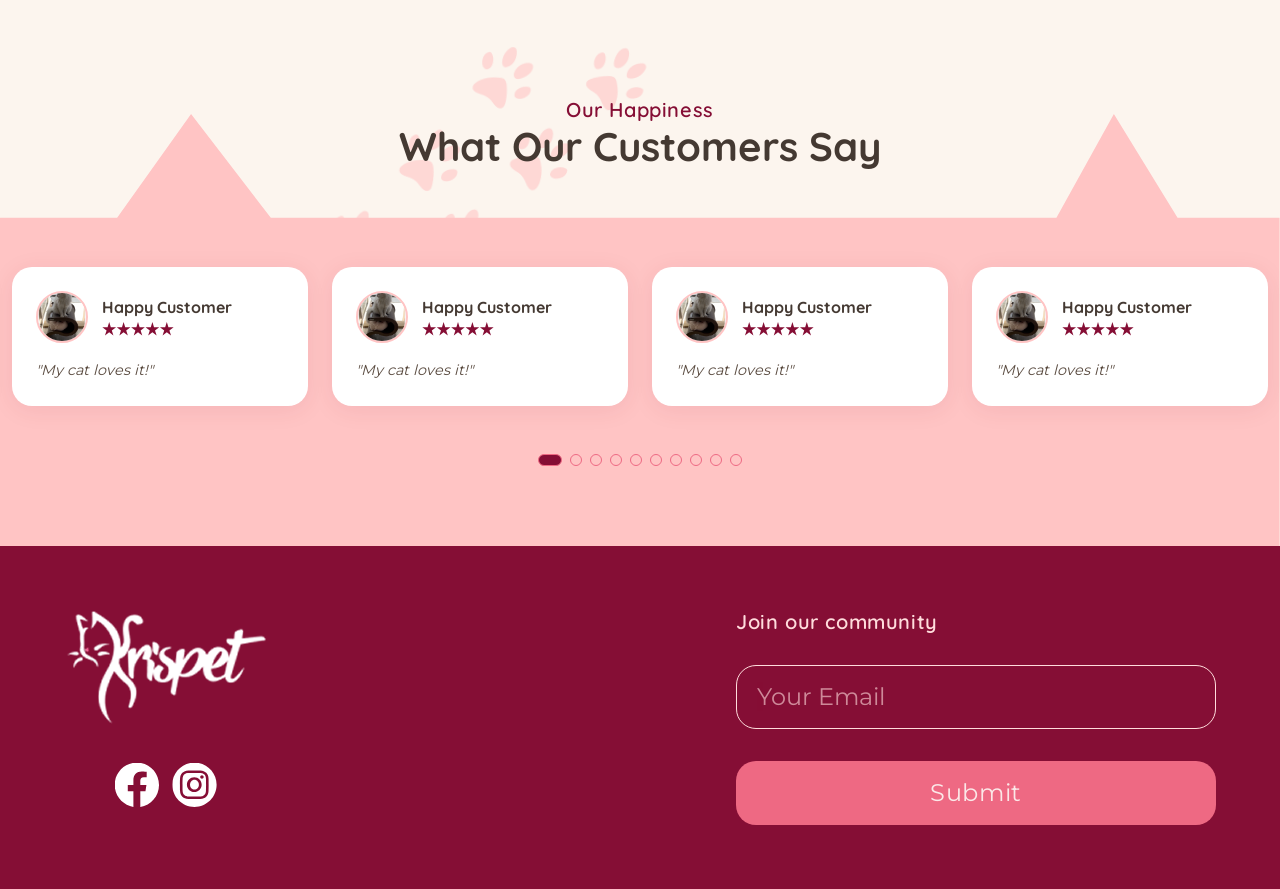
==== commit 01d9bb5b: "Cart Drawer added + cart logic tested" ====
--- a/index.html
+++ b/index.html
@@ -9,12 +9,17 @@
 </head>
 <body>
     <div id="nav-placeholder"></div>
+    
+    <div id="cart-panel">
+        <div id="cart-drawer">
+        </div>
+    </div>
 
     <section class="hero">
         <div class="hero-text">
             <h1>Welcome to <span>Krispet</span></h1>
             <p>Durable beautiful cat furniture for your home</p>
-            <a class="btn-primary" href="pages/productlist.html">SHOP NOW</a>
+            <a class="btn-primary" href="pages/productlist.html" onclick="window.location.href='pages/productlist.html?collection=cat-walls'"> SHOP NOW</a>
         </div>
         <img class="deco-footprint" src="assets/images/footprint.png" alt="">
         <img class="deco-paw" src="assets/images/pink-paw.png" alt="">
@@ -79,6 +84,7 @@
     <div id="footer-placeholder"></div>
 
     <script>const basePath = '';</script>
+    <script src="scripts/cart.js"></script>
     <script src="scripts/index.js"></script>
     <script src="scripts/global.js"></script>
 </body>
--- a/styles/global.css
+++ b/styles/global.css
@@ -57,7 +57,7 @@
 
 @font-face {
     font-family: Montserrat;
-    src: url(../assets/fonts/Montserrat/Montserrat-SemiBold.ttf);
+    src: url(../assets/fonts/Montserrat/Montserrat-Medium.ttf);
     font-weight: 600;
 }
 
@@ -120,6 +120,7 @@
     width: 2rem;
     height: 2rem;
     cursor: pointer;
+    position: relative;
 }
 
 .search-wrapper {
@@ -269,7 +270,182 @@
     font-weight: 400;
 }
 
-
+.cart-counter.active {
+    display: flex;
+    align-items: center;
+    justify-content: center;
+    border-radius: 50%;
+    height: 1.5rem;
+    width: 1.5rem;
+    background-color: var(--light-pink);
+    position: absolute;
+    z-index: 1;
+    color: var(--primary-color);
+    font-family: var(--font-heading);
+    font-weight: 600;
+    font-size: 0.8rem;
+    top: 14%;
+    right: 3%;
+}
+
+
+/* ===== CART PANEL & DRAWER ===== */
+
+#cart-panel {
+    display: none;
+    position: fixed;
+    inset: 0;
+    background: rgba(0, 0, 0, 0.4);
+    z-index: 100;
+    justify-content: flex-end;
+}
+
+#cart-panel.open {
+    display: flex;
+}
+
+#cart-drawer {
+    width: 26rem;
+    height: 100%;
+    background: #fff;
+    display: flex;
+    flex-direction: column;
+    gap: 1rem;
+    padding: 1.5rem;
+    overflow-y: auto;
+    border-radius: 1rem 0 0 1rem;
+}
+
+.cart-header {
+    display: flex;
+    justify-content: space-between;
+    align-items: center;
+    flex-shrink: 0;
+}
+
+.cart-title {
+    display: flex;
+    align-items: center;
+    gap: 0.5rem;
+}
+
+.cart-heading {
+    font-family: var(--font-heading);
+    font-size: 1.6rem;
+    font-weight: 700;
+    color: var(--primary-color);
+}
+
+#cart-qty {
+    font-family: var(--font-body);
+    font-size: 0.85rem;
+    color: rgba(0, 0, 0, 0.45);
+}
+
+#cart-close {
+    background: none;
+    border: none;
+    cursor: pointer;
+    padding: 0.25rem;
+    line-height: 0;
+}
+
+#cart-close img {
+    width: 0.9rem;
+    height: 0.9rem;
+    opacity: 0.6;
+}
+
+#cart-close:hover img { opacity: 1; }
+
+/* Items list */
+
+#cart-items {
+    display: flex;
+    flex-direction: column;
+    gap: 0.75rem;
+    flex: 1;
+    overflow-y: auto;
+}
+
+.cart-item-card {
+    display: flex;
+    gap: 0.75rem;
+    border: 1.5px solid var(--light-pink);
+    border-radius: var(--pic-border-radius);
+    padding: 0.75rem;
+    background: #fff;
+    transition: transform 0.18s ease, box-shadow 0.18s ease;
+    scale: 0.8;
+}
+
+.cart-item-card:hover {
+    transform: scale(1.0);
+    box-shadow: 0 4px 14px rgba(169, 139, 118, 0.22);
+}
+ 
+    color: var(--brand-color);
+    text-decoration: none;
+    text-align: right;
+    display: block;
+}
+
+.cart-view-full:hover { text-decoration: underline; }
+
+.cart-coupon-label {
+    font-family: var(--font-heading);
+    font-size: 0.8rem;
+    font-weight: 700;
+    color: #443932;
+    line-height: 1;
+    margin-bottom: 0.35rem;
+}
+
+.cart-coupon-row {
+    display: flex;
+    gap: 0.5rem;
+}
+
+.cart-coupon-row input {
+    flex: 1;
+    border: 1px solid var(--accent-color);
+    border-radius: var(--btn-border-radius);
+    padding: 0.5rem 1rem;
+    font-family: var(--font-body);
+    font-size: 0.8rem;
+    outline: none;
+    background: #fff;
+}
+
+.btn-apply {
+    background: var(--primary-color);
+    color: #fff;
+    border: none;
+    border-radius: var(--btn-border-radius);
+    padding: 0.5rem 1rem;
+    font-family: var(--font-heading);
+    font-size: 0.75rem;
+    font-weight: 700;
+    cursor: pointer;
+    white-space: nowrap;
+}
+
+.btn-checkout {
+    display: flex;
+    justify-content: space-between;
+    align-items: center;
+    width: 100%;
+    background: var(--primary-color);
+    color: #fff;
+    border: none;
+    border-radius: var(--btn-border-radius);
+    padding: 0.9rem 1.25rem;
+    font-family: var(--font-heading);
+    font-size: 0.85rem;
+    font-weight: 700;
+    letter-spacing: 0.05rem;
+    cursor: pointer;
+}
 
 /* ===== MOBILE OVERRIDES ===== */
 
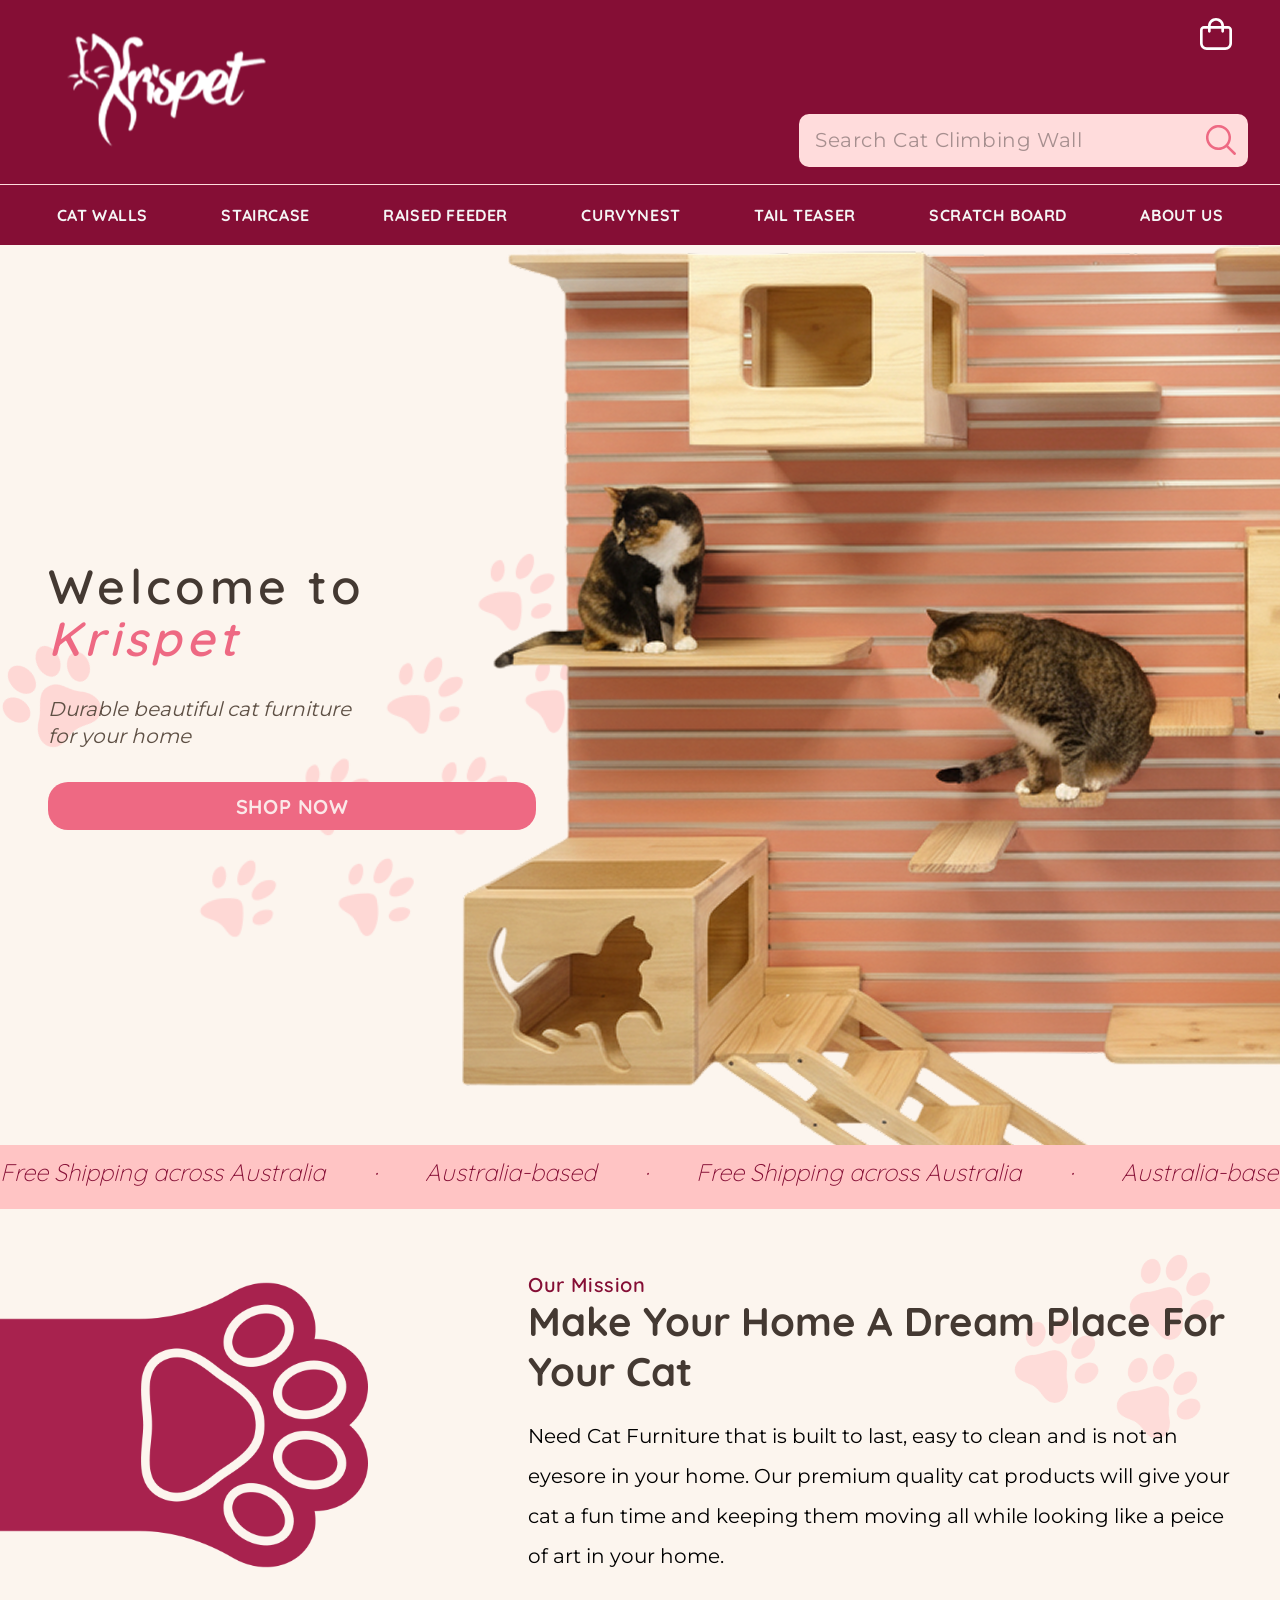
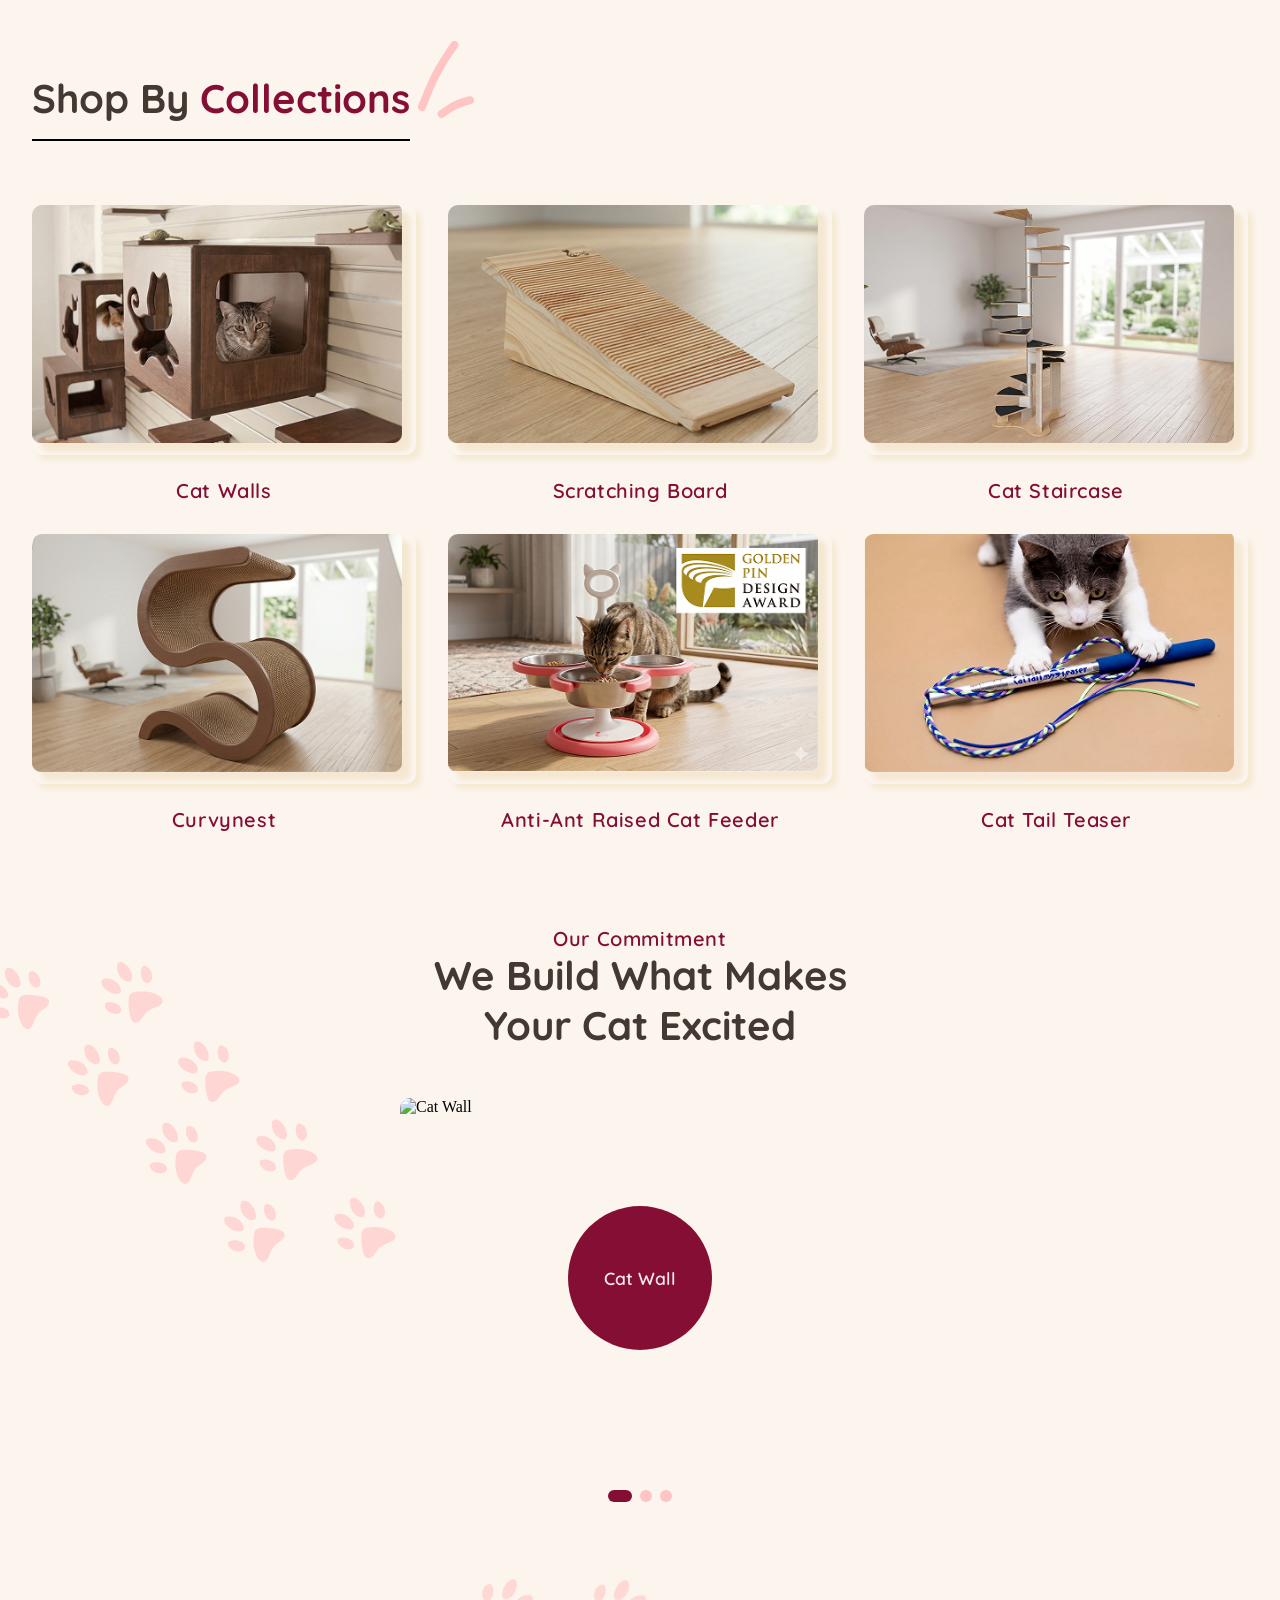
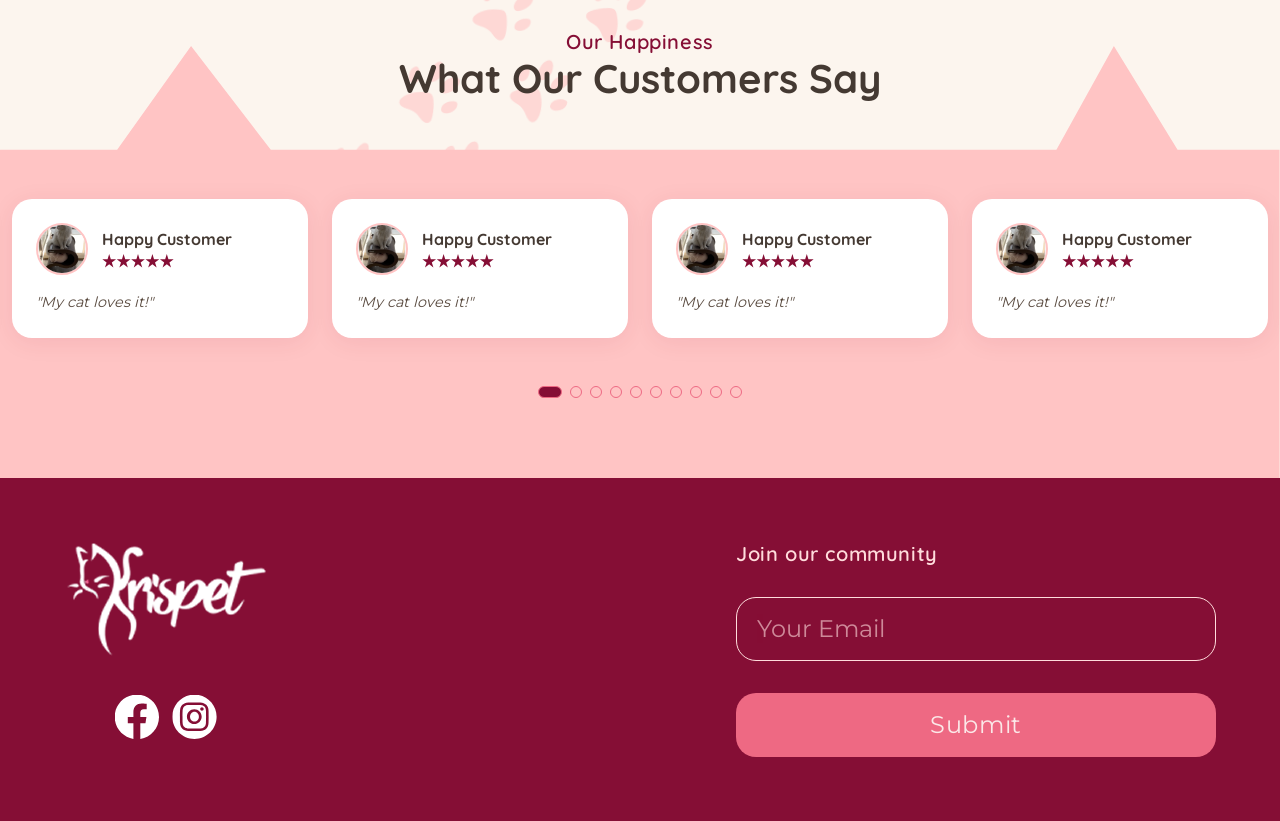
==== commit 1e0f19aa: "Fade-in animation added" ====
--- a/index.html
+++ b/index.html
@@ -17,8 +17,8 @@
 
     <section class="hero">
         <div class="hero-text">
-            <h1>Welcome to <span>Krispet</span></h1>
-            <p>Durable beautiful cat furniture for your home</p>
+            <h1 class="anim-load-up">Welcome to <span>Krispet</span></h1>
+            <p class="anim-load-up delay-1">Durable beautiful cat furniture for your home</p>
             <a class="btn-primary" href="pages/productlist.html" onclick="window.location.href='pages/productlist.html?collection=cat-walls'"> SHOP NOW</a>
         </div>
         <img class="deco-footprint" src="assets/images/footprint.png" alt="">
@@ -38,9 +38,9 @@
     <div class="mission">
         <img class="mission-big-paw" src="assets/images/red-paw.png" alt="">
         <article>
-            <h3>Our Mission</h3>
-            <h1>Make Your Home A Dream Place For Your Cat</h1>
-            <p>Need Cat Furniture that is built to last, easy to clean and is not an eyesore in your home. Our premium quality cat products will give your cat a fun time and keeping them moving all while looking like a peice of art in your home.</p>
+            <h3 class="scroll-reveal">Our Mission</h3>
+            <h2 class="scroll-reveal delay-1">Make Your Home A Dream Place For Your Cat</h2>
+            <p class="scroll-reveal delay-2">Need Cat Furniture that is built to last, easy to clean and is not an eyesore in your home. Our premium quality cat products will give your cat a fun time and keeping them moving all while looking like a peice of art in your home.</p>
         </article>
         <img class="mission-deco-paw mission-deco-paw--1" src="assets/images/pink-paw.png" alt="">
         <img class="mission-deco-paw mission-deco-paw--2" src="assets/images/pink-paw.png" alt="">
@@ -49,7 +49,7 @@
 
     <div class="collections-heading-wrapper">
         <div class="collections-heading">
-            <h1>Shop By <span>Collections</span></h1>
+            <h2 class="scroll-reveal">Shop By <span>Collections</span></h2>
         </div>
         <svg class="collections-deco" xmlns="http://www.w3.org/2000/svg" width="56" height="87" viewBox="0 0 56 87" fill="none">
             <path d="M3.9974 65.9168C13.2629 42.7287 17.9492 29.8746 36.436 4.00403" stroke="#FFC4C4" stroke-width="8" stroke-linecap="round"/>
@@ -60,8 +60,8 @@
     <div class="collections"></div>
 
     <section class="commitment">
-        <h3>Our Commitment</h3>
-        <h2>We Build What Makes<br>Your Cat Excited</h2>
+        <h3 class="scroll-reveal">Our Commitment</h3>
+        <h2 class="scroll-reveal delay-1">We Build What Makes<br>Your Cat Excited</h2>
         <img class="deco-footprint" src="assets/images/footprint.png" alt="">
         <div class="carousel-wrapper">
             <div class="carousel-track" id="carousel-track"></div>
@@ -71,8 +71,8 @@
 
     <section class="review">
         <img class="deco-footprint" src="assets/images/footprint.png" alt="">
-        <h3>Our Happiness</h3>
-        <h2>What Our Customers Say</h2>
+        <h3 class="scroll-reveal">Our Happiness</h3>
+        <h2 class="scroll-reveal delay-1">What Our Customers Say</h2>
         <div class="review-background-wrapper">
             <svg id="review-background" xmlns="http://www.w3.org/2000/svg" width="1437" height="844" viewBox="0 0 1437 844" fill="none">
                 <path d="M0 116.482H131.5L214.5 0L304 116.482H1186L1250.5 0L1322 116.482H1436.5V844H0V116.482Z" fill="#FFC4C4"/>
--- a/styles/global.css
+++ b/styles/global.css
@@ -79,6 +79,12 @@
     line-height: 1.4375rem; /* 115% */
     letter-spacing: 0.0375rem;
 }
+h2 {
+    font-family: var(--font-heading);
+    font-size: 2.5rem;
+    font-weight: 700;
+    color: #443932;
+}
 
 p {
     font-family: var(--font-body);
@@ -98,7 +104,7 @@
     display: flex;
     align-items: center;
     background-color: var(--brand-color);
-    padding: var(--main-padding);
+    padding: 0 2rem;
 }
 
 .logo img {
@@ -169,6 +175,8 @@
 }
 
 .categories h2 {
+    color: #F5F5F5;
+    font-size: 1rem;
     background: linear-gradient(#EE69835E, #EE69835E) no-repeat left center;
     background-size: 0% 100%;
     transition: background-size 0.4s ease;
@@ -284,7 +292,7 @@
     font-family: var(--font-heading);
     font-weight: 600;
     font-size: 0.8rem;
-    top: 14%;
+    top: 9%;
     right: 3%;
 }
 
@@ -307,7 +315,7 @@
 #cart-drawer {
     width: 26rem;
     height: 100%;
-    background: #fff;
+    background: #FCF5EE;
     display: flex;
     flex-direction: column;
     gap: 1rem;
@@ -358,14 +366,29 @@
 
 #cart-close:hover img { opacity: 1; }
 
-/* Items list */
-
 #cart-items {
     display: flex;
     flex-direction: column;
     gap: 0.75rem;
     flex: 1;
     overflow-y: auto;
+    padding: 0.25rem;
+}
+
+#cart-items::-webkit-scrollbar,
+#cart-drawer::-webkit-scrollbar {
+    width: 0.2rem;
+}
+
+#cart-items::-webkit-scrollbar-track,
+#cart-drawer::-webkit-scrollbar-track {
+    background: transparent;
+}
+
+#cart-items::-webkit-scrollbar-thumb,
+#cart-drawer::-webkit-scrollbar-thumb {
+    background: var(--accent-color);
+    border-radius: 0.1rem;
 }
 
 .cart-item-card {
@@ -376,14 +399,200 @@
     padding: 0.75rem;
     background: #fff;
     transition: transform 0.18s ease, box-shadow 0.18s ease;
-    scale: 0.8;
 }
 
 .cart-item-card:hover {
-    transform: scale(1.0);
+    transform: scale(1.02);
     box-shadow: 0 4px 14px rgba(169, 139, 118, 0.22);
 }
- 
+
+.cart-item-card > img {
+    width: 5rem;
+    height: 5rem;
+    object-fit: cover;
+    border-radius: var(--pic-border-radius);
+    flex-shrink: 0;
+}
+
+.cart-item-info {
+    display: flex;
+    flex-direction: column;
+    gap: 0.25rem;
+    flex: 1;
+    min-width: 0;
+}
+
+.cart-item-name {
+    font-family: var(--font-body);
+    font-size: 0.85rem;
+    font-weight: 600;
+    color: #443932;
+    line-height: 1.3;
+}
+
+.cart-item-size {
+    font-family: var(--font-body);
+    font-size: 0.75rem;
+    color: rgba(0, 0, 0, 0.45);
+    line-height: 1;
+}
+
+.change-size {
+    color: var(--primary-color);
+    cursor: pointer;
+    text-decoration: underline;
+    margin-left: 0.3rem;
+}
+
+.cart-item-price-row {
+    display: flex;
+    justify-content: space-between;
+    align-items: center;
+    font-family: var(--font-body);
+    font-size: 0.8rem;
+    color: #443932;
+    font-weight: 600;
+}
+
+.cart-item-subtotal {
+    color: rgba(0, 0, 0, 0.45);
+    font-weight: 400;
+}
+
+.cart-item-controls {
+    display: flex;
+    align-items: center;
+    justify-content: space-between;
+    margin-top: 0.25rem;
+}
+
+.cart-qty-control {
+    display: flex;
+    align-items: center;
+    gap: 0.75rem;
+    border: 1px solid var(--accent-color);
+    border-radius: var(--btn-border-radius);
+    padding: 0.2rem 0.75rem;
+}
+
+.cart-qty-btn {
+    background: none;
+    border: none;
+    cursor: pointer;
+    font-size: 1rem;
+    color: #443932;
+    line-height: 1;
+    padding: 0;
+}
+
+.cart-qty-num {
+    font-family: var(--font-body);
+    font-size: 0.85rem;
+    min-width: 1rem;
+    text-align: center;
+}
+
+.cart-item-delete {
+    background: none;
+    border: none;
+    cursor: pointer;
+    padding: 0;
+    line-height: 0;
+}
+
+.cart-item-delete img { width: 1rem; opacity: 0.5; }
+.cart-item-delete:hover img { opacity: 1; }
+
+.cart-empty {
+    font-family: var(--font-body);
+    font-size: 0.9rem;
+    color: rgba(0, 0, 0, 0.4);
+    text-align: center;
+    padding: 2rem 0;
+    line-height: 1;
+}
+
+.cart-upsell {
+    display: flex;
+    gap: 0.75rem;
+    align-items: center;
+    background: var(--button-color);
+    border-radius: var(--pic-border-radius);
+    padding: 0.75rem;
+    flex-shrink: 0;
+    transition: all 0.2s ease;
+}
+
+.cart-upsell:hover {
+    transform: scale(1.02);
+    box-shadow: 1px 4px 4px 0 rgba(198, 177, 161, 0.62);
+
+}
+
+.cart-upsell > img {
+    width: 4.5rem;
+    height: 4.5rem;
+    object-fit: cover;
+    border-radius: var(--pic-border-radius);
+    flex-shrink: 0;
+}
+
+.cart-upsell-info {
+    flex: 1;
+    display: flex;
+    flex-direction: column;
+    gap: 0.2rem;
+}
+
+.cart-upsell-label {
+    font-family: var(--font-heading);
+    font-size: 0.72rem;
+    font-weight: 700;
+    color: var(--primary-color);
+    line-height: 1;
+}
+
+.cart-upsell-name {
+    font-family: var(--font-body);
+    font-size: 0.8rem;
+    color: #443932;
+    line-height: 1.3;
+}
+
+.cart-upsell-price {
+    font-family: var(--font-heading);
+    font-size: 0.9rem;
+    font-weight: 700;
+    color: var(--primary-color);
+    line-height: 1;
+}
+
+.btn-quick-add {
+    background: var(--primary-color);
+    color: #fff;
+    border: none;
+    border-radius: var(--btn-border-radius);
+    padding: 0.4rem 0.85rem;
+    font-family: var(--font-heading);
+    font-size: 0.7rem;
+    font-weight: 700;
+    cursor: pointer;
+    flex-shrink: 0;
+    white-space: nowrap;
+}
+
+.cart-footer {
+    display: flex;
+    flex-direction: column;
+    gap: 0.75rem;
+    border-top: 1px solid var(--accent-color);
+    padding-top: 0.75rem;
+    flex-shrink: 0;
+}
+
+.cart-view-full {
+    font-family: var(--font-body);
+    font-size: 0.82rem;
     color: var(--brand-color);
     text-decoration: none;
     text-align: right;
@@ -447,8 +656,35 @@
     cursor: pointer;
 }
 
+/* ===== ANIMATIONS ===== */
+
+@keyframes fade-up {
+    from { opacity: 0; transform: translateY(1.5rem); }
+    to   { opacity: 1; transform: translateY(0); }
+}
+
+.anim-load-up {
+    opacity: 0;
+    animation: fade-up 0.65s ease forwards;
+}
+.anim-load-up.delay-1 { animation-delay: 0.18s; }
+.anim-load-up.delay-2 { animation-delay: 0.36s; }
+
+.scroll-reveal {
+    opacity: 0;
+    transform: translateY(1.5rem);
+    transition: opacity 0.6s ease, transform 0.6s ease;
+}
+.scroll-reveal.visible {
+    opacity: 1;
+    transform: translateY(0);
+}
+.scroll-reveal.delay-1 { transition-delay: 0.15s; }
+.scroll-reveal.delay-2 { transition-delay: 0.3s; }
+.scroll-reveal.delay-3 { transition-delay: 0.45s; }
+
 /* ===== MOBILE OVERRIDES ===== */
 
 @media (max-width: 1023px) {
-    
-}
+
+}
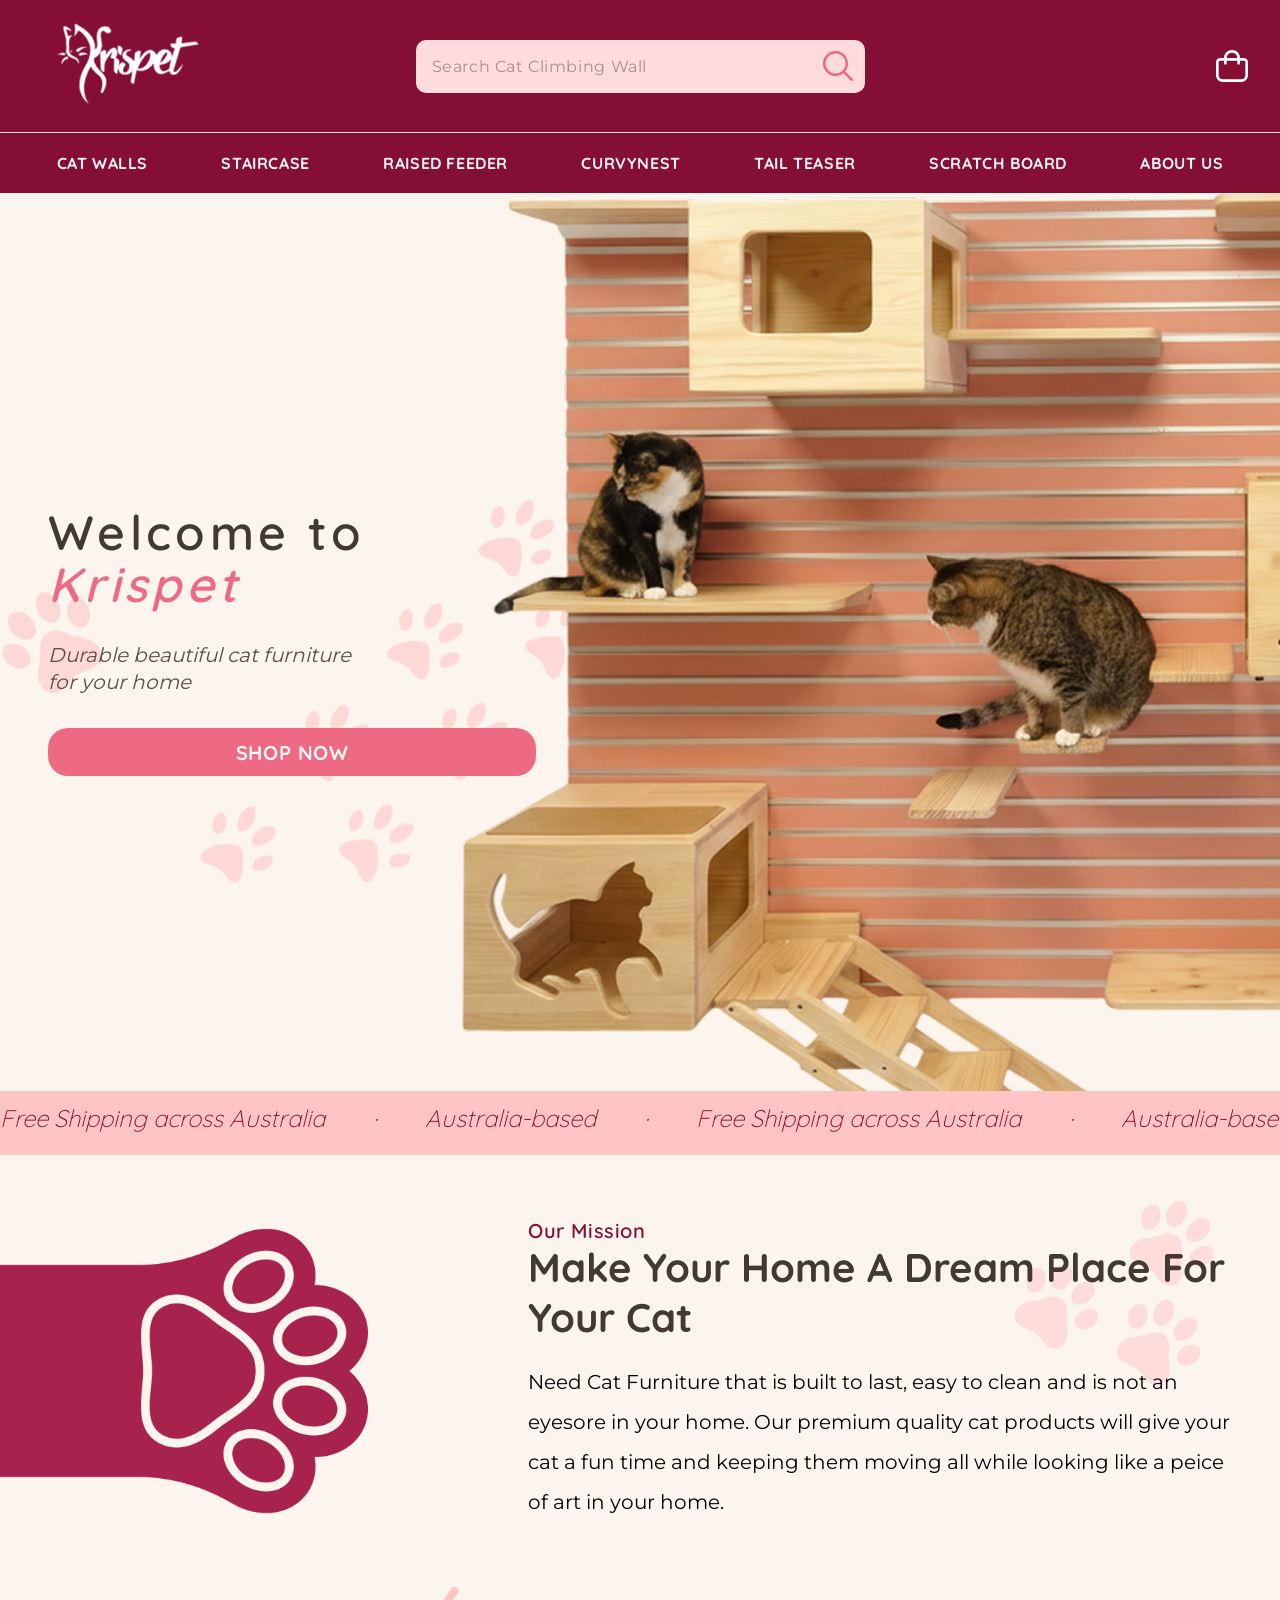
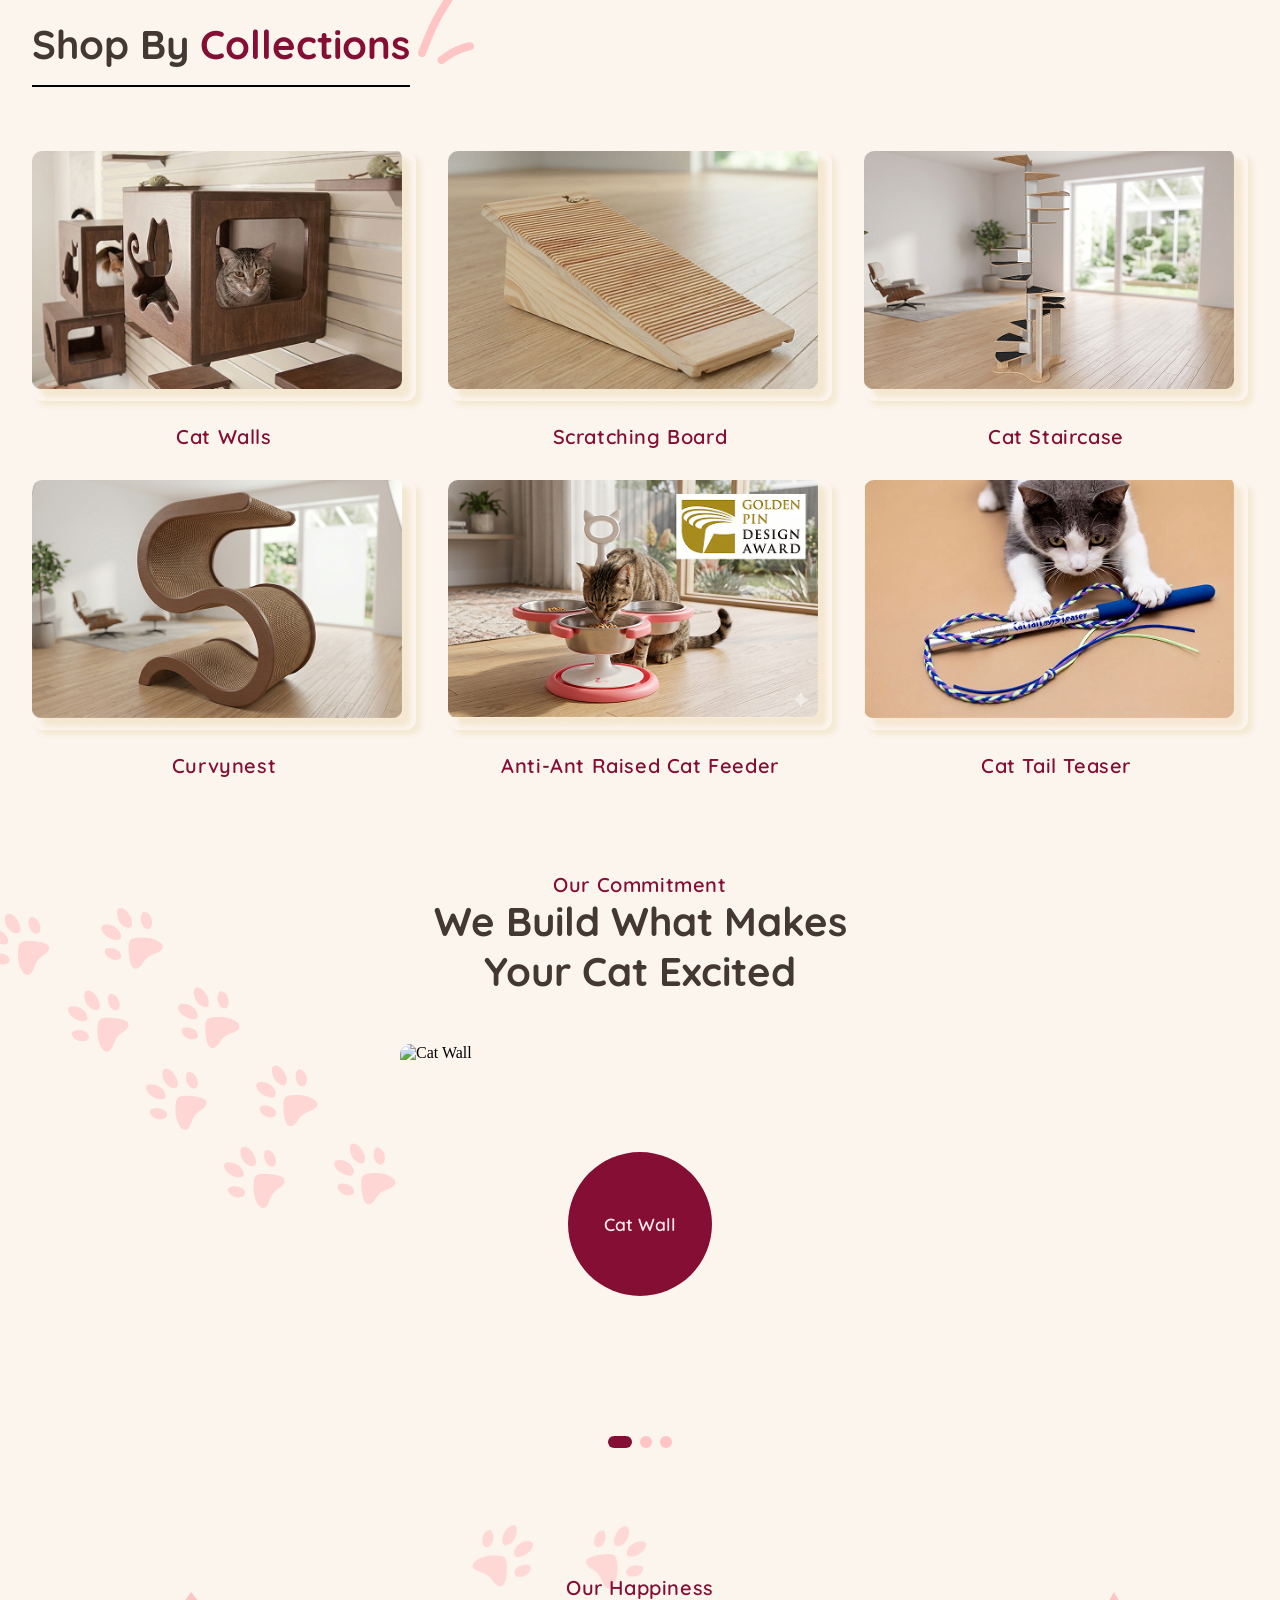
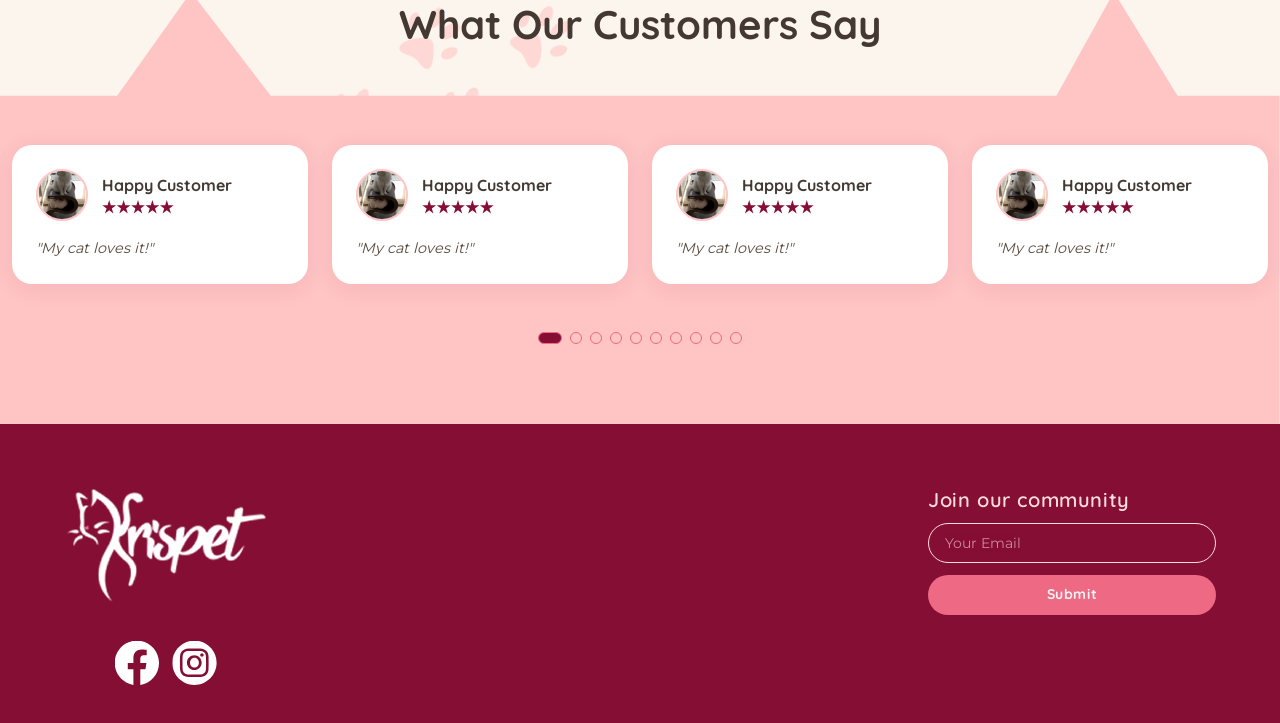
==== commit 3b2cc6a2: "(product) add descritpions and suggestion cards" ====
--- a/index.html
+++ b/index.html
@@ -3,7 +3,7 @@
 <head>
     <meta charset="UTF-8">
     <meta name="viewport" content="width=device-width, initial-scale=1.0">
-    <title>Document</title>
+    <title>Krispet</title>
     <link rel="stylesheet" href="styles/global.css">
     <link rel="stylesheet" href="styles/index.css">
 </head>
--- a/styles/global.css
+++ b/styles/global.css
@@ -94,39 +94,44 @@
     color: #000;
 }
 
+a {
+    text-decoration: none;
+}
 /* ===== NAV / HEADER ===== */
 
 nav {
     background-color: var(--brand-color);
+    position: fixed;
+    top: 0;
+    left: 0;
+    width: 100%;
+    z-index: 1000;
 }
 
 .header {
-    display: flex;
+    display: grid;
+    grid-template-columns: 1fr auto 1fr;
     align-items: center;
     background-color: var(--brand-color);
     padding: 0 2rem;
 }
 
 .logo img {
-    width: 16.6875rem;
-    height: 11.25rem;
+    height: 8rem;
+    width: auto;
     aspect-ratio: 89/60;
 }
 
-.cart-and-searchbar {
-    display: flex;
-    flex-direction: column;
-    align-items: flex-end;
-    gap: 2rem;
-    margin-left: auto;
+.cart-wrapper {
+    display: flex;
+    justify-content: flex-end;
+    position: relative;
 }
 
 #cart {
-    margin-right: 1rem;
     width: 2rem;
     height: 2rem;
     cursor: pointer;
-    position: relative;
 }
 
 .search-wrapper {
@@ -141,7 +146,7 @@
     border-radius: var(--input-border-radius);
     padding: 0.375rem 2.25rem 0.375rem 1rem;
     font-family: var(--font-body);
-    font-size: 1.25rem;
+    font-size: 1rem;
     outline: none;
     width: 28.0625rem;
     height: 3.3125rem;
@@ -172,6 +177,17 @@
     letter-spacing: 0.0375rem;
     color: #F5F5F5;
     border-top: 1px solid var(--light-pink);
+    max-height: 6rem;
+    overflow: hidden;
+    opacity: 1;
+    transition: max-height 0.4s ease, opacity 0.4s ease, padding 0.4s ease;
+}
+
+.categories.hidden {
+    max-height: 0;
+    opacity: 0;
+    padding: 0;
+    border-top: none;
 }
 
 .categories h2 {
@@ -198,7 +214,7 @@
     padding: 1rem 10.8125rem;
     aspect-ratio: 356/35;
     background-color: var(--primary-color);
-    color: #FBE8E8;
+    color: #F5F5F5;
     font-family: var(--font-heading);
     font-size: 1.25rem;
     font-style: normal;
@@ -214,7 +230,7 @@
 
 .btn-primary:hover {
     transform: scale(1.04);
-    box-shadow: 0 6px 20px rgba(238, 105, 131, 0.4);
+    box-shadow: 0 3px 2px rgba(238, 105, 131, 0.4);
 }
 
 /* ===== FOOTER ===== */
@@ -242,7 +258,7 @@
     flex-direction: column;
     margin-left: auto;
     padding: var(--main-padding);
-    gap: 2rem;
+    gap: 0.75rem;
 }
 
 .right-footer h3 {
@@ -251,15 +267,15 @@
 
 .right-footer input {
     border: 1px solid var(--light-pink);
-    border-radius: 1.25rem;
-    width: 30rem;
-    height: 4rem;
+    border-radius: var(--btn-border-radius);
+    width: 18rem;
+    height: 2.5rem;
     background-color: transparent;
     color: var(--light-pink);
-    padding: 0 1.25rem;
+    padding: 0 1rem;
     outline: none;
     font-family: var(--font-body);
-    font-size: 1.5rem;
+    font-size: 0.875rem;
     font-weight: 400;
     line-height: normal;
 }
@@ -269,13 +285,16 @@
     opacity: 0.6;
 }
 
-.right-footer button {
-    border-radius: 1.25rem;
-    width:30rem;
-    height: 4rem;
-    font-family: var(--font-body);
-    font-size: 1.5rem;
-    font-weight: 400;
+.right-footer button,
+.right-footer .btn-primary {
+    border-radius: var(--btn-border-radius);
+    width: 18rem;
+    height: 2.5rem;
+    aspect-ratio: unset;
+    padding: 0;
+    font-family: var(--font-heading);
+    font-size: 0.875rem;
+    font-weight: 700;
 }
 
 .cart-counter.active {
@@ -292,8 +311,8 @@
     font-family: var(--font-heading);
     font-weight: 600;
     font-size: 0.8rem;
-    top: 9%;
-    right: 3%;
+    top: -0.4rem;
+    right: -0.4rem;
 }
 
 
@@ -304,7 +323,7 @@
     position: fixed;
     inset: 0;
     background: rgba(0, 0, 0, 0.4);
-    z-index: 100;
+    z-index: 1100;
     justify-content: flex-end;
 }
 
@@ -654,6 +673,13 @@
     font-weight: 700;
     letter-spacing: 0.05rem;
     cursor: pointer;
+    transition: all 0.1s ease;
+}
+
+.btn-checkout:hover {
+    transform: scale(1.05);
+    box-shadow: 0 6px 10px rgba(238, 105, 131, 0.4);
+;
 }
 
 /* ===== ANIMATIONS ===== */
@@ -686,5 +712,5 @@
 /* ===== MOBILE OVERRIDES ===== */
 
 @media (max-width: 1023px) {
-
-}
+    
+}
